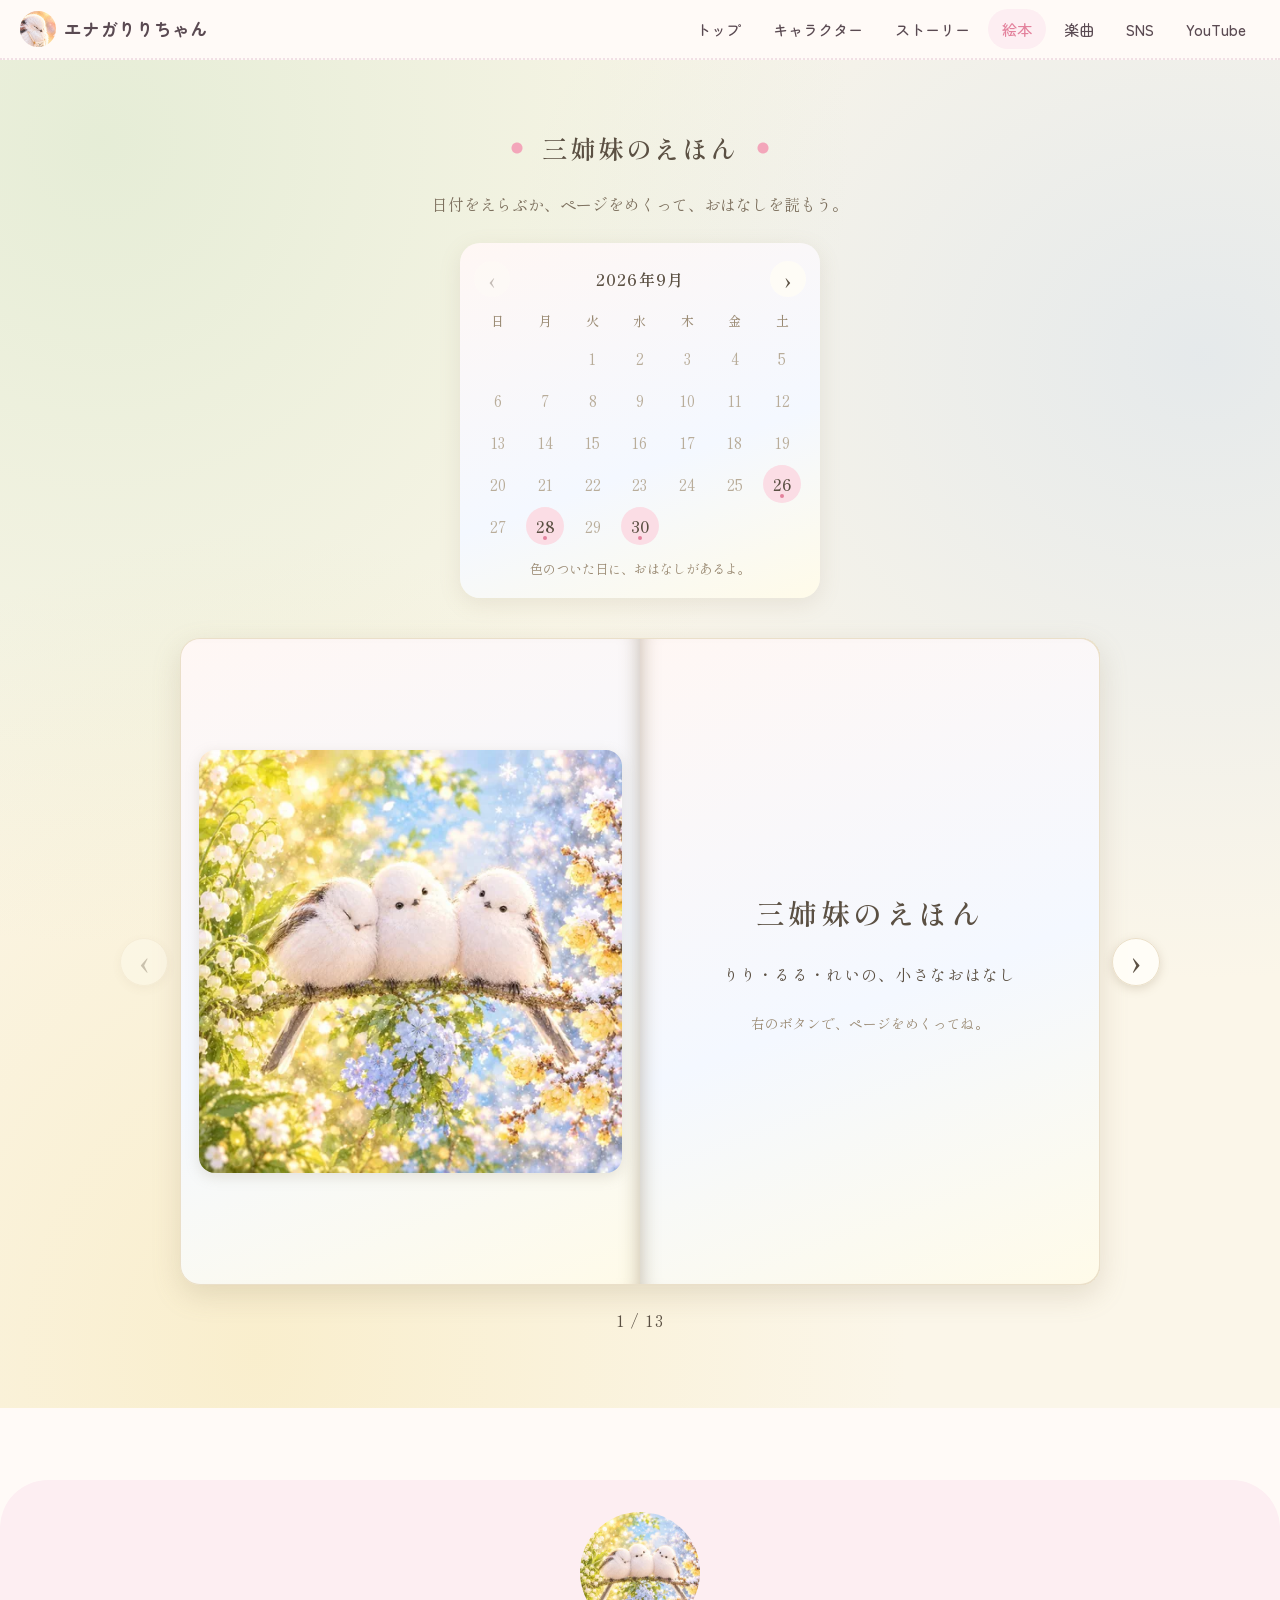
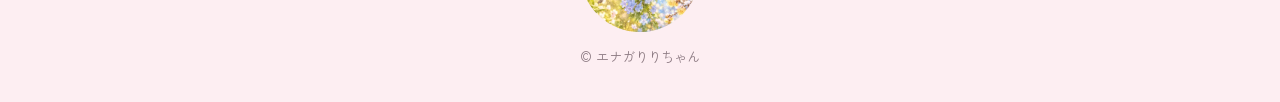
==== ehon.html @ 7f0b88fd "Add Day 4 (moon-viewing, 3 slides) and Day 8 (music still) to the picture book - Carousel slides sha" ====
<!DOCTYPE html>
<html lang="ja">
<head>
  <meta charset="UTF-8">
  <meta name="viewport" content="width=device-width, initial-scale=1">
  <title>三姉妹のえほん｜エナガりりちゃん</title>
  <meta name="description" content="三姉妹の小さなおはなしを、絵本のようにページをめくって読めるページです。">
  <meta property="og:title" content="三姉妹のえほん｜エナガりりちゃん">
  <meta property="og:description" content="三姉妹の小さなおはなしを、絵本のようにページをめくって読めるページです。">
  <meta property="og:type" content="website">
  <meta property="og:image" content="images/top.jpg">
  <meta name="theme-color" content="#fdeef2">
  <link rel="icon" href="images/favicon.png" type="image/png">
  <link rel="apple-touch-icon" href="images/favicon.png">
  <link rel="preconnect" href="https://fonts.googleapis.com">
  <link rel="preconnect" href="https://fonts.gstatic.com" crossorigin>
  <link href="https://fonts.googleapis.com/css2?family=Shippori+Mincho:wght@400;500;600&family=Zen+Maru+Gothic:wght@400;500;700&display=swap" rel="stylesheet">
  <link rel="stylesheet" href="style.css">
  <script>document.documentElement.classList.add("js");</script>
</head>
<body>
  <header class="site-header">
    <a class="logo" href="index.html">
      <img src="images/favicon.png" alt="" width="36" height="36">
      <span>エナガりりちゃん</span>
    </a>
    <nav class="site-nav" aria-label="メインメニュー">
      <a href="index.html#top">トップ</a>
      <a href="index.html#characters">キャラクター</a>
      <a href="index.html#story">ストーリー</a>
      <a href="ehon.html" aria-current="page">絵本</a>
      <a href="index.html#music">楽曲</a>
      <a href="index.html#sns">SNS</a>
      <a href="youtube.html">YouTube</a>
    </nav>
  </header>

  <main>
    <section class="pendant-section tale-section" aria-labelledby="ehon-title">
      <!--
        絵本のページ。1つの <section class="ehon-spread"> が、見開き1つ分です。
          左のページ：.ehon-art（絵）／右のページ：.ehon-story（日付・見出し・本文）
        新しいおはなしは、下の「おはなし」の <section class="ehon-spread"> を1つコピーし、
        id・data-date（年-月-日）・日付の表示・見出し・画像・本文を書きかえて「おしまいのページ」の前に追加してください。
        data-date をつけたページが、ページ上部のカレンダーから読めるようになります。
        同じ日のおはなしが何ページも続くとき（カルーセル）は、2ページ目以降に data-date ではなく data-day="年-月-日" をつけます。
        ページは日付の早い順に並べてください（めくる順番は、HTMLに書いた順番です）。
      -->
      <h1 class="section-title" id="ehon-title"><span>三姉妹のえほん</span></h1>
      <p class="section-lead">日付をえらぶか、ページをめくって、おはなしを読もう。</p>

      <aside class="ehon-cal" id="ehon-cal" aria-label="おはなしカレンダー" hidden></aside>

      <div class="ehon" id="ehon">
        <div class="ehon-book"></div>
        <p class="ehon-count" aria-live="polite" hidden></p>

        <div class="ehon-source">
          <!-- 表紙 -->
          <section class="ehon-spread" id="cover" aria-label="表紙">
            <div class="ehon-art">
              <picture>
                <source srcset="images/ehon/cover.webp" type="image/webp">
                <img class="ehon-image" src="images/ehon/cover.jpg" alt="花にかこまれて、枝にならんでよりそう三姉妹" width="480" height="480" decoding="async">
              </picture>
            </div>
            <div class="ehon-story ehon-story--center">
              <p class="ehon-cover-title">三姉妹のえほん</p>
              <p class="ehon-cover-sub">りり・るる・れいの、小さなおはなし</p>
              <p class="ehon-hint">右のボタンで、ページをめくってね。</p>
            </div>
          </section>

          <!-- おはなし（日付の早い順に並べます） -->
          <section class="ehon-spread" id="day-004" data-date="2026-09-26" aria-label="9月26日 お月見の夜 1/3">
            <div class="ehon-art">
              <picture>
                <source srcset="images/ehon/day-004-1.webp" type="image/webp">
                <img class="ehon-image" src="images/ehon/day-004-1.jpg" alt="まんまるのお月さまの下、枝の上でよりそうりりちゃんとるるちゃん。すすきとお月見だんごがそばにある" width="800" height="1000" decoding="async">
              </picture>
            </div>
            <div class="ehon-story">
              <p class="ehon-date">9月26日（土）　Day 4　1 / 3</p>
              <h2 class="ehon-title">お月見の夜</h2>
              <div class="ehon-text">
                <p class="ehon-last">お月見の夜。<br>りりはもちろん、ねてました。</p>
                <p class="ehon-en" lang="en">Moon-viewing night. Riri slept through it, of course.</p>
              </div>
            </div>
          </section>

          <section class="ehon-spread" id="day-004-2" data-day="2026-09-26" aria-label="お月見の夜 2/3">
            <div class="ehon-art">
              <picture>
                <source srcset="images/ehon/day-004-2.webp" type="image/webp">
                <img class="ehon-image" src="images/ehon/day-004-2.jpg" alt="満月の夜、紅葉とすすきの枝の上で、ぴったりよりそって眠るりりちゃんと、そばにいるるるちゃん" width="800" height="1000" decoding="async">
              </picture>
            </div>
            <div class="ehon-story">
              <p class="ehon-date">9月26日（土）　Day 4　2 / 3</p>
              <h2 class="ehon-title">お月見の夜</h2>
              <div class="ehon-text">
                <p class="ehon-last">おだんごと、すすきと、<br>まんまるのお月さま。</p>
              </div>
            </div>
          </section>

          <section class="ehon-spread" id="day-004-3" data-day="2026-09-26" aria-label="お月見の夜 3/3">
            <div class="ehon-art">
              <picture>
                <source srcset="images/ehon/day-004-3.webp" type="image/webp">
                <img class="ehon-image" src="images/ehon/day-004-3.jpg" alt="満月の下、スズランのそばで、ふわふわの体をまるめてぐっすり眠るりりちゃん" width="800" height="1000" decoding="async">
              </picture>
            </div>
            <div class="ehon-story">
              <p class="ehon-date">9月26日（土）　Day 4　3 / 3</p>
              <h2 class="ehon-title">お月見の夜</h2>
              <div class="ehon-text">
                <p class="ehon-last">りりは、ぐっすり。<br>おやすみなさい。</p>
              </div>
            </div>
          </section>

          <section class="ehon-spread" id="sleeptalk-006" data-date="2026-09-28" aria-label="9月28日（月） 寝言カード Day 6">
            <div class="ehon-art">
              <picture>
                <source srcset="images/ehon/sleeptalk-006.webp" type="image/webp">
                <img class="ehon-image" src="images/ehon/sleeptalk-006.jpg" alt="秋の青空の下、スズランのそばで眠るりりちゃん。ふきだしの中では、小さな雲になったりりちゃんが眠っている。「すやすや…ちいさな雲になる夢をみたの。」" width="800" height="1000" decoding="async">
              </picture>
            </div>
            <div class="ehon-story">
              <p class="ehon-date">9月28日（月）</p>
              <h2 class="ehon-title">寝言カード　Day 6</h2>
              <div class="ehon-text">
                <p class="ehon-last">すやすや…<br>ちいさな雲になる夢をみたの。</p>
                <p class="ehon-en" lang="en">Zzz… I dreamed I was a tiny cloud.</p>
                <p>— りり</p>
              </div>
            </div>
          </section>

          <section class="ehon-spread" id="day-008" data-date="2026-09-30" aria-label="9月30日 自作曲×眠るりりちゃん">
            <div class="ehon-art">
              <picture>
                <source srcset="images/ehon/day-008.webp" type="image/webp">
                <img class="ehon-image" src="images/ehon/day-008.jpg" alt="夕やけの空の下、紅葉の枝によりそうりりちゃんとるるちゃん。ふたりはスズランとルリマツリの花のポシェットをさげている" width="640" height="1138" decoding="async">
              </picture>
            </div>
            <div class="ehon-story">
              <p class="ehon-date">9月30日（水）　Day 8</p>
              <h2 class="ehon-title">自作曲×眠るりりちゃん</h2>
              <div class="ehon-text">
                <p class="ehon-last">秋の、ねむたい夜のための音楽。<br>🎵</p>
                <p class="ehon-en" lang="en">Music for sleepy autumn evenings.</p>
              </div>
            </div>
          </section>

          <section class="ehon-spread" id="day-011" data-date="2026-10-03" aria-label="10月3日 落ち葉のおふとん">
            <div class="ehon-art">
              <picture>
                <source srcset="images/ehon/day-011-1.webp" type="image/webp">
                <img class="ehon-image" src="images/ehon/day-011-1.jpg" alt="紅葉の森の落ち葉の上で、赤いもみじの葉をくわえているシマエナガ。青いルリマツリの花がそばに咲いている" width="800" height="1000" decoding="async">
              </picture>
            </div>
            <div class="ehon-story">
              <p class="ehon-date">10月3日（土）　Day 11</p>
              <h2 class="ehon-title">落ち葉のおふとん</h2>
              <div class="ehon-text">
                <p class="ehon-last">るるが落ち葉で、<br>りりのおふとんをつくったおはなし。</p>
                <p class="ehon-en" lang="en">Ruru made a blanket of fallen leaves for Riri.</p>
              </div>
            </div>
          </section>

          <section class="ehon-spread" id="sleeptalk-013" data-date="2026-10-05" aria-label="10月5日（月） 寝言カード Day 13">
            <div class="ehon-art">
              <picture>
                <source srcset="images/ehon/sleeptalk-013.webp" type="image/webp">
                <img class="ehon-image" src="images/ehon/sleeptalk-013.jpg" alt="夕やけの空と紅葉の枝で眠るりりちゃん。ふきだしの中では、笑顔の葉っぱたちが子守唄をうたっている。「むにゃ…葉っぱが子守唄をうたってる。」" width="800" height="1000" decoding="async">
              </picture>
            </div>
            <div class="ehon-story">
              <p class="ehon-date">10月5日（月）</p>
              <h2 class="ehon-title">寝言カード　Day 13</h2>
              <div class="ehon-text">
                <p class="ehon-last">むにゃ…<br>葉っぱが子守唄をうたってる。</p>
                <p class="ehon-en" lang="en">Mmm… the leaves are singing a lullaby.</p>
                <p>— りり</p>
              </div>
            </div>
          </section>

          <section class="ehon-spread" id="rara-tree-day" data-date="2026-12-01" aria-label="12月1日 ららのき">
            <div class="ehon-art">
              <picture>
                <source srcset="images/ehon/rara-tree-day.webp" type="image/webp">
                <img class="ehon-image" src="images/ehon/rara-tree-day.jpg" alt="朝の光がさしこむ雪の森に立つ、大きなららのき。枝には雪がつもっている" width="720" height="900" decoding="async">
              </picture>
            </div>
            <div class="ehon-story">
              <p class="ehon-date">12月1日</p>
              <h2 class="ehon-title">ららのき</h2>
              <div class="ehon-text">
                <p>森のまんなかに、大きな木が立っています。</p>
                <p>雪をかぶっても、朝の光をあびて、やさしくゆれています。</p>
                <p class="ehon-last">その木の名前は、ららのき。りり、るる、れいの、おうちのある木です。</p>
              </div>
            </div>
          </section>

          <section class="ehon-spread" id="rara-nest" data-date="2026-12-02" aria-label="12月2日 わたしたちのおうち">
            <div class="ehon-art">
              <picture>
                <source srcset="images/ehon/rara-nest.webp" type="image/webp">
                <img class="ehon-image" src="images/ehon/rara-nest.jpg" alt="ららのきの幹のあいだにある小さな巣。スズランの花がよりそい、白い羽がのぞいている" width="720" height="900" decoding="async">
              </picture>
            </div>
            <div class="ehon-story">
              <p class="ehon-date">12月2日</p>
              <h2 class="ehon-title">わたしたちのおうち</h2>
              <div class="ehon-text">
                <p>ららのきの幹と幹のあいだに、小さな巣があります。</p>
                <p>ふわふわの羽と、やわらかなこけのベッド。入り口では、スズランの花がそっとゆれています。</p>
                <p>りりちゃんは、今日もすやすや。るるちゃんは、そのとなりで、ごきげんに歌っています。れいちゃんは、巣のふちから、外の雪をのぞいています。</p>
                <p class="ehon-last">ここが、わたしたちのおうち。</p>
              </div>
            </div>
          </section>

          <section class="ehon-spread" id="rara-tree-night" data-date="2026-12-24" aria-label="12月24日 特別な夜に輝く、ららのき">
            <div class="ehon-art">
              <picture>
                <source srcset="images/ehon/rara-tree-night.webp" type="image/webp">
                <img class="ehon-image" src="images/ehon/rara-tree-night.jpg" alt="雪がふる夜の森で、水彩画のようにやさしい紫の光につつまれて立つららのき" width="720" height="900" decoding="async">
              </picture>
            </div>
            <div class="ehon-story">
              <p class="ehon-date">12月24日</p>
              <h2 class="ehon-title">特別な夜に輝く、ららのき</h2>
              <div class="ehon-text">
                <p>クリスマスの前の夜。雪がしんしんと降る森で、ららのきが、ふわりと光りはじめました。</p>
                <p>枝の先から、むらさきの小さな光がこぼれて、森じゅうを、やさしく照らします。</p>
                <p>一年にいちど、ららのきがいちばん輝く、特別な夜。</p>
                <p class="ehon-last">三姉妹は、羽をよせあって、その光をいつまでも見上げていました。</p>
              </div>
            </div>
          </section>

          <section class="ehon-spread" id="rara-christmas" data-date="2026-12-25" aria-label="12月25日 ららのきからのクリスマスプレゼント">
            <div class="ehon-art">
              <picture>
                <source srcset="images/pendants/christmas.webp" type="image/webp">
                <img class="ehon-image" src="images/pendants/christmas.jpg" alt="スズランとルリマツリとロウバイの花にかこまれ、枝にならんでよりそう三姉妹。胸もとには真珠、ラピスラズリ、琥珀のペンダント" width="1000" height="1000" decoding="async">
              </picture>
            </div>
            <div class="ehon-story">
              <p class="ehon-date">12月25日</p>
              <h2 class="ehon-title">ららのきからの<wbr>クリスマスプレゼント</h2>
              <div class="ehon-text">
                <p>雪がしずかに降る、クリスマスの朝。</p>
                <p>ららのきから、三姉妹に小さな贈りものが届きました。</p>
                <p>りりちゃんには、スズランのように白く輝く真珠。</p>
                <p>るるちゃんには、夜空の星を閉じこめたようなラピスラズリ。</p>
                <p>れいちゃんには、おひさまのぬくもりを宿した琥珀。</p>
                <p>そして、れいちゃんの琥珀には、ときどき小さな白い光がともります。</p>
                <p>それは、りりと一緒にいる、やさしいしるし。</p>
                <p class="ehon-last">三つの小さな宝石は、今日も三姉妹の胸で、そっと輝いています。</p>
              </div>
              <p class="ehon-link"><a href="pendant.html">三姉妹の小さなペンダントを見る →</a></p>
            </div>
          </section>

          <!-- おしまいのページ -->
          <section class="ehon-spread" id="to-be-continued" aria-label="つづく">
            <div class="ehon-art">
              <picture>
                <source srcset="images/ehon/cover.webp" type="image/webp">
                <img class="ehon-image" src="images/ehon/cover.jpg" alt="" width="480" height="480" decoding="async">
              </picture>
            </div>
            <div class="ehon-story ehon-story--center">
              <p class="ehon-end-title">つづく</p>
              <p class="ehon-end-text">つぎのおはなしを、<br>おたのしみに。</p>
            </div>
          </section>
        </div>
      </div>
    </section>
  </main>

  <footer class="site-footer">
    <img src="images/top-small.webp" alt="" width="120" height="120" loading="lazy" decoding="async">
    <p><small>&copy; エナガりりちゃん</small></p>
  </footer>


  <script>
    (function () {
      var root = document.getElementById('ehon');
      if (!root) return;
      var source = Array.prototype.slice.call(root.querySelectorAll('.ehon-source > .ehon-spread'));
      var book = root.querySelector('.ehon-book');
      var countEl = root.querySelector('.ehon-count');
      var cal = document.getElementById('ehon-cal');
      var n = source.length;
      var idx = 0;
      var busy = false;
      var mode = '';
      var leaves = [], stage = null, base = null, prevBtn = null, nextBtn = null;
      var reduce = window.matchMedia && window.matchMedia('(prefers-reduced-motion: reduce)').matches;
      var wide = window.matchMedia('(min-width: 720px)');
      var WEEK = ['日', '月', '火', '水', '木', '金', '土'];
      var TURN = 900;

      function el(tag, cls, text) {
        var e = document.createElement(tag);
        if (cls) e.className = cls;
        if (text !== undefined) e.textContent = text;
        return e;
      }

      /* 続きのページ（data-day）も、同じ日として扱う */
      function dayOf(i) { return source[i].getAttribute('data-date') || source[i].getAttribute('data-day'); }

      function pad(v) { return v < 10 ? '0' + v : '' + v; }

      /* ---------------- カレンダー（ページの上） ---------------- */
      var byDate = {};
      var months = [];
      source.forEach(function (sp, i) {
        var d = sp.getAttribute('data-date');
        if (!d) return;
        byDate[d] = i;
        var ym = d.slice(0, 7);
        if (months.indexOf(ym) < 0) months.push(ym);
      });
      months.sort();
      var calMonth = months[0] || null;

      function shiftMonth(delta) {
        var k = months.indexOf(calMonth) + delta;
        if (k >= 0 && k < months.length) { calMonth = months[k]; renderCal(); }
      }

      function renderCal() {
        if (!cal || !calMonth) return;
        var y = +calMonth.slice(0, 4), m = +calMonth.slice(5, 7);
        var curDate = dayOf(idx);
        cal.textContent = '';

        var head = el('div', 'ehon-cal-head');
        var pb = el('button', 'ehon-cal-move', '‹');
        pb.type = 'button'; pb.setAttribute('aria-label', 'まえの月');
        pb.disabled = months.indexOf(calMonth) === 0;
        pb.addEventListener('click', function () { shiftMonth(-1); });
        var nb = el('button', 'ehon-cal-move', '›');
        nb.type = 'button'; nb.setAttribute('aria-label', 'つぎの月');
        nb.disabled = months.indexOf(calMonth) === months.length - 1;
        nb.addEventListener('click', function () { shiftMonth(1); });
        head.appendChild(pb);
        head.appendChild(el('p', 'ehon-cal-month', y + '年' + m + '月'));
        head.appendChild(nb);
        cal.appendChild(head);

        var table = el('table', 'ehon-cal-table');
        var thead = el('thead'), hr = el('tr');
        WEEK.forEach(function (w) { var th = el('th', '', w); th.scope = 'col'; hr.appendChild(th); });
        thead.appendChild(hr); table.appendChild(thead);

        var tbody = el('tbody');
        var first = new Date(y, m - 1, 1).getDay();
        var days = new Date(y, m, 0).getDate();
        var day = 1 - first;
        while (day <= days) {
          var tr = el('tr');
          for (var c = 0; c < 7; c++, day++) {
            var td = el('td');
            if (day >= 1 && day <= days) {
              var key = y + '-' + pad(m) + '-' + pad(day);
              if (key in byDate) {
                var btn = el('button', 'ehon-cal-day has-story', String(day));
                btn.type = 'button';
                btn.setAttribute('aria-label', m + '月' + day + '日のおはなしを読む');
                if (key === curDate) { btn.classList.add('is-current'); btn.setAttribute('aria-current', 'date'); }
                btn.addEventListener('click', (function (k) { return function () { openDate(k); }; })(key));
                td.appendChild(btn);
              } else {
                td.appendChild(el('span', 'ehon-cal-day', String(day)));
              }
            }
            tr.appendChild(td);
          }
          tbody.appendChild(tr);
        }
        table.appendChild(tbody);
        cal.appendChild(table);
        cal.appendChild(el('p', 'ehon-cal-note', '色のついた日に、おはなしがあるよ。'));
      }

      /* ---------------- 本をつくる ---------------- */
      function copy(node) {
        var c = node.cloneNode(true);
        c.removeAttribute('id');
        Array.prototype.forEach.call(c.querySelectorAll('[id]'), function (e) { e.removeAttribute('id'); });
        Array.prototype.forEach.call(c.querySelectorAll('img[loading]'), function (i) { i.removeAttribute('loading'); });
        return c;
      }
      function art(i) { return source[i].querySelector('.ehon-art'); }
      function story(i) { return source[i].querySelector('.ehon-story'); }

      function turnButton(dir) {
        var b = el('button', 'ehon-turn ehon-turn--' + dir, dir === 'prev' ? '‹' : '›');
        b.type = 'button';
        b.setAttribute('aria-label', dir === 'prev' ? 'まえのページ' : 'つぎのページ');
        return b;
      }

      function build() {
        mode = wide.matches ? 'spread' : 'single';
        book.textContent = '';
        book.className = 'ehon-book is-' + mode;
        leaves = [];
        base = null;

        var row = el('div', 'ehon-row');
        prevBtn = turnButton('prev');
        nextBtn = turnButton('next');
        stage = el('div', 'ehon-stage');

        if (mode === 'spread') {
          base = el('div', 'ehon-base ehon-page ehon-page--l');
          base.appendChild(copy(art(0)));
          var stack = el('div', 'ehon-stack');
          source.forEach(function (sp, i) {
            var leaf = el('div', 'ehon-leaf');
            var f = el('div', 'ehon-face ehon-front ehon-page ehon-page--r');
            f.appendChild(copy(story(i)));
            leaf.appendChild(f);
            if (i < n - 1) {
              var b = el('div', 'ehon-face ehon-back ehon-page ehon-page--l');
              b.appendChild(copy(art(i + 1)));
              leaf.appendChild(b);
            }
            stack.appendChild(leaf);
            leaves.push(leaf);
          });
          stage.appendChild(base);
          stage.appendChild(stack);
        } else {
          source.forEach(function (sp, i) {
            var leaf = el('div', 'ehon-leaf');
            var f = el('div', 'ehon-face ehon-front ehon-card');
            f.appendChild(copy(art(i)));
            f.appendChild(copy(story(i)));
            leaf.appendChild(f);
            leaf.appendChild(el('div', 'ehon-face ehon-back'));
            stage.appendChild(leaf);
            leaves.push(leaf);
          });
        }

        row.appendChild(prevBtn);
        row.appendChild(stage);
        row.appendChild(nextBtn);
        book.appendChild(row);
        prevBtn.addEventListener('click', prev);
        nextBtn.addEventListener('click', next);
        jump(idx);
      }

      /* ---------------- 表示の更新 ---------------- */
      function setVis(e, v) {
        if (!e) return;
        e.setAttribute('aria-hidden', v ? 'false' : 'true');
        if ('inert' in e) e.inert = !v;
      }

      function applyZ() {
        leaves.forEach(function (l, i) {
          if (l._lift) return;
          l.style.zIndex = mode === 'spread' ? (i < idx ? i + 1 : 200 - i) : n - i;
        });
      }

      function fit() {
        if (!stage || !leaves.length) return;
        if (mode === 'spread') {
          var w = stage.clientWidth / 2;
          var need = 0;
          leaves.forEach(function (l) {
            var s = l.firstChild.querySelector('.ehon-story:not(.ehon-story--center)');
            if (s) need = Math.max(need, s.offsetHeight);
          });
          stage.style.height = Math.max(Math.round(w * 1.25), need + 64) + 'px';
        } else {
          stage.style.height = leaves[idx].offsetHeight + 'px';
        }
      }

      function render(instant) {
        applyZ();
        if (mode === 'spread') {
          setVis(base, idx === 0);
          leaves.forEach(function (l, i) {
            setVis(l.children[0], i === idx);
            setVis(l.children[1], i === idx - 1);
          });
        } else {
          leaves.forEach(function (leaf, i) {
            setVis(leaf, i === idx);
            if (i <= idx) leaf.classList.remove('is-wait');
            else if (i > idx + 1 || instant || reduce) leaf.classList.add('is-wait');
            else setTimeout(function () { if (i > idx) leaf.classList.add('is-wait'); }, TURN);
          });
        }
        prevBtn.disabled = idx === 0;
        nextBtn.disabled = idx === n - 1;
        countEl.hidden = false;
        countEl.textContent = (idx + 1) + ' / ' + n;
        var d = dayOf(idx);
        if (d) calMonth = d.slice(0, 7);
        renderCal();
        fit();
      }

      function syncHash() {
        if (!window.history || !history.replaceState) return;
        try { history.replaceState(null, '', idx === 0 ? location.pathname + location.search : '#' + source[idx].id); } catch (e) {}
      }

      /* ---------------- めくる ---------------- */
      function lift(leaf) {
        leaf._lift = true;
        leaf.style.zIndex = 1000;
        if (!reduce) leaf.classList.add('is-turning');
        setTimeout(function () {
          leaf._lift = false;
          leaf.classList.remove('is-turning');
          applyZ();
        }, reduce ? 0 : TURN);
      }

      function next() {
        if (idx >= n - 1) return;
        var leaf = leaves[idx];
        lift(leaf);
        leaf.classList.add('is-flipped');
        if (mode === 'single') {
          setTimeout(function () { if (leaf.classList.contains('is-flipped')) leaf.classList.add('is-gone'); }, reduce ? 0 : TURN);
        }
        idx++;
        render();
        syncHash();
      }

      function prev() {
        if (idx <= 0) return;
        var leaf = leaves[idx - 1];
        lift(leaf);
        leaf.classList.remove('is-gone');
        void leaf.offsetWidth;
        leaf.classList.remove('is-flipped');
        idx--;
        render();
        syncHash();
      }

      function jump(i) {
        leaves.forEach(function (leaf, j) {
          leaf.classList.add('no-anim');
          leaf.classList.toggle('is-flipped', j < i);
          if (mode === 'single') leaf.classList.toggle('is-gone', j < i);
        });
        void book.offsetWidth;
        leaves.forEach(function (leaf) { leaf.classList.remove('no-anim'); });
        idx = i;
        render(true);
      }

      /* 日付えらび：離れたページへは、ぱらぱらとめくって移動する */
      function goTo(t) {
        if (busy || t === idx) return;
        var step = t > idx ? next : prev;
        var steps = Math.abs(t - idx);
        busy = true;
        for (var k = 0; k < steps; k++) setTimeout(step, reduce ? 0 : k * 160);
        setTimeout(function () { busy = false; }, reduce ? 0 : steps * 160 + 300);
      }

      function openDate(key) {
        goTo(byDate[key]);
        book.scrollIntoView({ behavior: reduce ? 'auto' : 'smooth', block: 'start' });
      }

      document.addEventListener('keydown', function (e) {
        if (e.target.closest && e.target.closest('input, textarea, select')) return;
        if (e.key === 'ArrowRight') next();
        else if (e.key === 'ArrowLeft') prev();
      });

      var sx = null;
      book.addEventListener('touchstart', function (e) { sx = e.changedTouches[0].clientX; }, { passive: true });
      book.addEventListener('touchend', function (e) {
        if (sx === null) return;
        var dx = e.changedTouches[0].clientX - sx;
        sx = null;
        if (dx < -50) next();
        else if (dx > 50) prev();
      }, { passive: true });

      var onMode = function () { build(); };
      if (wide.addEventListener) wide.addEventListener('change', onMode); else wide.addListener(onMode);
      window.addEventListener('resize', fit);
      window.addEventListener('load', fit);
      if (document.fonts && document.fonts.ready) document.fonts.ready.then(fit);

      if (cal && months.length) cal.hidden = false;
      var hash = location.hash.slice(1);
      source.forEach(function (sp, i) { if (sp.id === hash) idx = i; });
      build();
    })();
  </script>
</body>
</html>
---- style.css ----
:root {
  --bg: #fffaf7;
  --bg-soft: #fdeef2;
  --text: #5a4a52;
  --text-soft: #8a7880;
  --pink: #f3a6ba;
  --pink-deep: #e3819c;
  --line: #f1dfe5;
  --white: #ffffff;

  --riri: #bfe1b6;
  --riri-bg: #f1f9ee;
  --ruru: #a9cff0;
  --ruru-bg: #eef6fc;
  --rei: #f5dc86;
  --rei-bg: #fdf8e6;

  --radius: 24px;
  --shadow: 0 6px 20px rgba(214, 160, 178, 0.18);
  --header-h: 60px;
}

*,
*::before,
*::after {
  box-sizing: border-box;
}

html {
  scroll-behavior: smooth;
  scroll-padding-top: calc(var(--header-h) + 8px);
}

body {
  margin: 0;
  font-family: "Zen Maru Gothic", "Hiragino Maru Gothic ProN", "Hiragino Sans", "Meiryo", sans-serif;
  color: var(--text);
  background: var(--bg);
  line-height: 1.9;
  -webkit-text-size-adjust: 100%;
}

img {
  max-width: 100%;
  height: auto;
  display: block;
}

a {
  color: inherit;
}

/* ---------- ヘッダー ---------- */
.site-header {
  position: sticky;
  top: 0;
  z-index: 10;
  display: flex;
  align-items: center;
  justify-content: space-between;
  gap: 12px;
  min-height: var(--header-h);
  padding: 8px 20px;
  background: rgba(255, 250, 247, 0.92);
  backdrop-filter: blur(8px);
  -webkit-backdrop-filter: blur(8px);
  border-bottom: 2px dotted var(--line);
}

.logo img {
  border-radius: 50%;
}

.logo {
  display: flex;
  align-items: center;
  gap: 8px;
  font-weight: 700;
  font-size: 1.1rem;
  text-decoration: none;
  white-space: nowrap;
}

.site-nav {
  display: flex;
  gap: 4px;
}

.site-nav a {
  padding: 6px 14px;
  border-radius: 999px;
  font-size: 0.95rem;
  font-weight: 500;
  text-decoration: none;
  transition: background 0.2s;
}

.site-nav a:hover,
.site-nav a:focus-visible {
  background: var(--bg-soft);
}

/* ---------- トップ ---------- */
.hero {
  padding: 40px 20px 56px;
  text-align: center;
  background:
    radial-gradient(circle at 15% 20%, var(--riri-bg) 0 90px, transparent 91px),
    radial-gradient(circle at 88% 30%, var(--ruru-bg) 0 110px, transparent 111px),
    radial-gradient(circle at 70% 95%, var(--rei-bg) 0 120px, transparent 121px),
    var(--bg-soft);
  border-radius: 0 0 48px 48px;
}

.hero-lead {
  margin: 0;
  color: var(--pink-deep);
  font-weight: 700;
  letter-spacing: 0.2em;
}

.hero-title {
  margin: 4px 0 24px;
  font-size: clamp(2rem, 7vw, 3.2rem);
  font-weight: 700;
  letter-spacing: 0.08em;
  line-height: 1.3;
}

.hero-image {
  width: 100%;
  max-width: 600px;
  margin: 0 auto;
  border-radius: 32px;
  box-shadow: var(--shadow);
  background: var(--white);
}

.hero-text {
  margin: 28px 0 0;
  font-size: 1.05rem;
}

/* ---------- セクション共通 ---------- */
.section {
  max-width: 960px;
  margin: 0 auto;
  padding: 64px 20px 16px;
}

.section-title {
  margin: 0 0 32px;
  text-align: center;
  font-size: 1.6rem;
  letter-spacing: 0.08em;
}

.section-title span {
  display: inline-block;
  padding: 0 1.2em;
  background:
    radial-gradient(circle, var(--pink) 0 5px, transparent 6px) left center / 12px 12px no-repeat,
    radial-gradient(circle, var(--pink) 0 5px, transparent 6px) right center / 12px 12px no-repeat;
}

.section-lead {
  margin: -16px 0 24px;
  text-align: center;
  color: var(--text-soft);
}

/* ---------- キャラクター ---------- */
.chara-list {
  display: grid;
  gap: 28px;
}

.chara {
  --c: var(--pink);
  --c-bg: var(--bg-soft);
  display: grid;
  grid-template-columns: 220px 1fr;
  align-items: center;
  gap: 28px;
  padding: 28px;
  background: var(--white);
  border: 3px solid var(--c);
  border-radius: var(--radius);
  box-shadow: var(--shadow);
}

.chara--riri { --c: var(--riri); --c-bg: var(--riri-bg); }
.chara--ruru { --c: var(--ruru); --c-bg: var(--ruru-bg); }
.chara--rei  { --c: var(--rei);  --c-bg: var(--rei-bg); }

.chara-image {
  background: var(--c-bg);
  border-radius: 28px;
  padding: 8px;
}

.chara-image img {
  width: 100%;
  border-radius: 20px;
}

.chara-tag {
  display: inline-block;
  margin: 0;
  padding: 0 12px;
  font-size: 0.8rem;
  font-weight: 700;
  background: var(--c-bg);
  border: 2px solid var(--c);
  border-radius: 999px;
}

.chara-name {
  margin: 6px 0 12px;
  font-size: 1.7rem;
  letter-spacing: 0.06em;
  line-height: 1.4;
}

.chara-profile {
  display: flex;
  flex-wrap: wrap;
  gap: 8px;
  margin: 0 0 12px;
}

.chara-profile div {
  display: flex;
  overflow: hidden;
  border-radius: 12px;
  border: 2px solid var(--c);
  font-size: 0.9rem;
}

.chara-profile dt {
  padding: 2px 10px;
  background: var(--c);
  font-weight: 700;
}

.chara-profile dd {
  margin: 0;
  padding: 2px 12px;
  background: var(--white);
}

.chara-text {
  margin: 0;
}

/* ---------- ストーリー ---------- */
.story {
  max-width: 720px;
  margin: 0 auto;
  padding: 40px 48px;
  background: var(--white);
  border: 3px solid var(--line);
  border-radius: var(--radius);
  box-shadow: var(--shadow);
  line-height: 2.1;
}

.story-title {
  margin: 0 0 24px;
  text-align: center;
  font-size: 1.25rem;
  color: var(--pink-deep);
  letter-spacing: 0.06em;
}

.story-title::before,
.story-title::after {
  content: "♪";
  margin: 0 0.5em;
  color: var(--pink);
  font-weight: 400;
}

.story p {
  margin: 0 0 1.2em;
}

.story .story-last {
  margin: 1.8em 0 0;
  text-align: center;
  font-weight: 700;
}

/* ---------- 楽曲紹介 ---------- */
.track-list {
  display: grid;
  grid-template-columns: 1fr;
  gap: 24px;
}

.track {
  --c: var(--pink);
  --c-bg: var(--bg-soft);
  position: relative;
  padding: 28px 28px 24px;
  background: var(--white);
  border: 3px solid var(--c);
  border-radius: var(--radius);
  box-shadow: var(--shadow);
}

.track::after {
  content: "♪";
  position: absolute;
  top: 14px;
  right: 20px;
  font-size: 1.6rem;
  line-height: 1;
  color: var(--c);
}

.track--sora     { --c: #b9d8f2; --c-bg: #f0f7fd; }
.track--ruru     { --c: var(--ruru); --c-bg: var(--ruru-bg); }
.track--together { --c: var(--pink); --c-bg: var(--bg-soft); }
.track--birdsong { --c: var(--rei); --c-bg: var(--rei-bg); }

.track-tag {
  display: inline-block;
  margin: 0;
  padding: 0 12px;
  font-size: 0.8rem;
  font-weight: 700;
  background: var(--c-bg);
  border: 2px solid var(--c);
  border-radius: 999px;
}

.track-title {
  margin: 8px 0 12px;
  font-size: 1.5rem;
  letter-spacing: 0.04em;
  line-height: 1.4;
}

.track-sub {
  display: inline-block;
  margin-left: 0.3em;
  font-size: 0.9rem;
  font-weight: 500;
  color: var(--text-soft);
}

.track-text {
  margin: 0;
}

.track.has-jacket {
  display: grid;
  grid-template-columns: 150px 1fr;
  align-items: start;
  gap: 28px;
}

.track-jacket img {
  width: 100%;
  border-radius: 16px;
  box-shadow: 0 4px 14px rgba(120, 140, 170, 0.25);
}

.track-lyrics {
  margin-top: 16px;
}

.track-lyrics summary {
  display: inline-block;
  padding: 6px 18px;
  font-weight: 700;
  font-size: 0.95rem;
  list-style: none;
  cursor: pointer;
  background: var(--white);
  border: 2px solid var(--c);
  border-radius: 999px;
  transition: background 0.2s;
}

.track-lyrics summary::-webkit-details-marker {
  display: none;
}

.track-lyrics summary::after {
  content: "▼";
  display: inline-block;
  margin-left: 6px;
  font-size: 0.7em;
  transition: transform 0.2s;
}

.track-lyrics[open] summary::after {
  transform: rotate(180deg);
}

.track-lyrics summary:hover,
.track-lyrics summary:focus-visible {
  background: var(--c-bg);
}

.lyrics {
  margin-top: 16px;
  padding: 20px 24px;
  background: var(--c-bg);
  border-radius: 16px;
  line-height: 2;
}

.lyrics p {
  margin: 0 0 1.4em;
}

.lyrics-note {
  font-size: 0.8em;
  color: var(--text-soft);
}

.lyrics p:last-child {
  margin-bottom: 0;
}

.track-audio {
  margin-top: 20px;
  padding: 16px;
  background: var(--c-bg);
  border-radius: 16px;
}

.track-audio-label {
  margin: 0 0 8px;
  font-size: 0.9rem;
  font-weight: 700;
}

.track-audio audio {
  display: block;
  width: 100%;
}

/* ---------- SNS ---------- */
.sns-list {
  display: flex;
  flex-wrap: wrap;
  justify-content: center;
  gap: 16px;
  margin: 0;
  padding: 0;
  list-style: none;
}

.sns-link {
  display: flex;
  align-items: center;
  gap: 10px;
  min-width: 200px;
  padding: 14px 24px;
  font-weight: 700;
  text-decoration: none;
  background: var(--white);
  border: 2px solid var(--line);
  border-radius: 999px;
  box-shadow: var(--shadow);
  transition: transform 0.2s, border-color 0.2s;
}

.sns-link:hover,
.sns-link:focus-visible {
  transform: translateY(-2px);
  border-color: var(--pink);
}

.sns-link svg {
  width: 22px;
  height: 22px;
  fill: var(--pink-deep);
  flex-shrink: 0;
}

/* ---------- フッター ---------- */
.site-footer {
  margin-top: 72px;
  padding: 32px 20px;
  text-align: center;
  color: var(--text-soft);
  background: var(--bg-soft);
  border-radius: 48px 48px 0 0;
}

.site-footer img {
  margin: 0 auto 8px;
  border-radius: 50%;
}

.site-footer p {
  margin: 0;
}

/* ---------- YouTube ---------- */
.site-nav a[aria-current="page"] {
  background: var(--bg-soft);
  color: var(--pink-deep);
}

.yt .section-title {
  font-size: 1.6rem;
}

.yt-intro {
  max-width: 720px;
  margin: 0 auto;
  padding: 32px 40px;
  text-align: center;
  background: var(--white);
  border: 3px solid var(--line);
  border-radius: var(--radius);
  box-shadow: var(--shadow);
}

.yt-intro-en {
  margin: 0 0 12px;
  color: var(--text-soft);
  line-height: 1.7;
}

.yt-intro-ja {
  margin: 0 0 24px;
}

.yt-button {
  display: inline-flex;
  align-items: center;
  justify-content: center;
  gap: 10px;
  padding: 14px 32px;
  font-weight: 700;
  color: var(--white);
  text-decoration: none;
  background: var(--pink-deep);
  border-radius: 999px;
  box-shadow: var(--shadow);
  transition: transform 0.2s, background 0.2s;
}

.yt-button:hover,
.yt-button:focus-visible {
  transform: translateY(-2px);
  background: #d86e8b;
}

.yt-button svg {
  width: 24px;
  height: 24px;
  fill: currentColor;
  flex-shrink: 0;
}

.yt-latest-title {
  margin: 48px 0 20px;
  text-align: center;
  font-size: 1.25rem;
  color: var(--pink-deep);
  letter-spacing: 0.06em;
}

.yt-latest-title::before,
.yt-latest-title::after {
  content: "♪";
  margin: 0 0.5em;
  color: var(--pink);
  font-weight: 400;
}

.yt-embed {
  position: relative;
  max-width: 800px;
  margin: 0 auto;
  aspect-ratio: 16 / 9;
  overflow: hidden;
  background: var(--bg-soft);
  border: 3px solid var(--line);
  border-radius: var(--radius);
  box-shadow: var(--shadow);
}

.yt-embed iframe {
  position: absolute;
  inset: 0;
  width: 100%;
  height: 100%;
  border: 0;
}

.yt-embed-fallback {
  display: flex;
  flex-direction: column;
  align-items: center;
  justify-content: center;
  gap: 8px;
  height: 100%;
  padding: 16px;
  text-align: center;
}

.yt-embed-fallback p {
  margin: 0;
}

.yt-embed-fallback a {
  font-weight: 700;
  color: var(--pink-deep);
}

/* ---------- スマホ ---------- */
.sp-only {
  display: none;
}

/* ---------- 楽曲紹介（PC・タブレット：ジャケットを上にしたカードを横に並べる） ---------- */
@media (min-width: 721px) {
  .track-list {
    grid-template-columns: repeat(2, 1fr);
    align-items: start;
  }

  .track.has-jacket {
    grid-template-columns: 1fr;
    gap: 14px;
    padding: 18px;
  }

  .track::after {
    display: none;
  }

  .track-jacket {
    max-width: 180px;
  }

  .track-title {
    margin: 6px 0 8px;
    font-size: 1.15rem;
  }

  .track-sub {
    font-size: 0.8rem;
  }

  .track-text {
    font-size: 0.88rem;
    line-height: 1.8;
  }

  .track-audio {
    margin-top: 14px;
    padding: 10px;
  }

  .track-audio-label {
    font-size: 0.8rem;
  }

  .track-lyrics summary {
    padding: 4px 14px;
    font-size: 0.82rem;
  }

  .lyrics-song {
    display: none;
  }

  .lyrics {
    padding: 14px 16px;
    font-size: 0.88rem;
    line-height: 1.9;
  }
}

@media (min-width: 961px) {
  #music {
    max-width: 1120px;
  }

  .track-list {
    grid-template-columns: repeat(4, 1fr);
    gap: 18px;
  }

  .track-jacket {
    max-width: none;
  }
}

@media (max-width: 720px) {
  .site-header {
    flex-direction: column;
    gap: 4px;
    padding: 8px 12px 6px;
  }

  .logo img {
  border-radius: 50%;
}

.logo {
    font-size: 1rem;
  }

  .logo img {
    width: 28px;
    height: 28px;
  }

  .site-nav {
    width: 100%;
    justify-content: space-between;
  }

  .site-nav a {
    flex: 1 1 auto;
    padding: 4px 2px;
    font-size: 0.78rem;
    white-space: nowrap;
    text-align: center;
  }

  html {
    scroll-padding-top: 100px;
  }

  .hero {
    padding: 28px 16px 40px;
    border-radius: 0 0 32px 32px;
  }

  .hero-image {
    border-radius: 20px;
  }

  .sp-only {
    display: inline;
  }

  .section {
    padding: 48px 16px 8px;
  }

  .section-title {
    font-size: 1.35rem;
  }

  .chara {
    grid-template-columns: 1fr;
    gap: 16px;
    padding: 24px 20px;
    text-align: center;
  }

  .chara-image {
    width: 100%;
    max-width: 320px;
    margin: 0 auto;
  }

  .chara-profile {
    justify-content: center;
  }

  .chara-text {
    text-align: left;
  }

  .story {
    padding: 28px 20px;
  }

  .track-list {
    grid-template-columns: 1fr;
  }

  .track {
    padding: 24px 20px 20px;
  }

  .track-title {
    font-size: 1.3rem;
  }

  .track.has-jacket {
    grid-template-columns: 1fr;
    gap: 16px;
  }

  .track-list {
    gap: 32px;
  }

  .track-jacket {
    width: 100%;
    max-width: 150px;
    margin: 0 auto;
  }

  .lyrics {
    padding: 16px 18px;
  }

  .story-title {
    font-size: 1.1rem;
  }

  .sns-list {
    flex-direction: column;
    align-items: stretch;
  }

  .sns-link {
    justify-content: center;
  }

  .pc-only {
    display: none;
  }

  .yt .section-title {
    font-size: 1.35rem;
  }

  .yt-intro {
    padding: 24px 20px;
    text-align: left;
  }

  .yt-button {
    display: flex;
    width: 100%;
    padding: 14px 16px;
  }

  .yt-latest-title {
    margin-top: 36px;
    font-size: 1.1rem;
  }

  .yt-embed {
    border-width: 2px;
    border-radius: 16px;
  }
}

@media (prefers-reduced-motion: reduce) {
  html {
    scroll-behavior: auto;
  }

  .sns-link,
  .yt-button {
    transition: none;
  }
}

/* ---------- ペンダント紹介 ---------- */
.pendant-section {
  --pd-ivory: #fbf6e9;
  --pd-ink: #5b5043;
  --pd-line: #e6dcc3;
  --pd-green: #a9c5a0;
  max-width: none;
  margin-top: 0;
  padding: 64px 20px 72px;
  color: var(--pd-ink);
  font-family: "Shippori Mincho", "Hiragino Mincho ProN", "Yu Mincho", "YuMincho", serif;
  background:
    radial-gradient(ellipse at 8% 6%, rgba(190, 220, 180, 0.35), transparent 45%),
    radial-gradient(ellipse at 94% 22%, rgba(180, 205, 240, 0.30), transparent 42%),
    radial-gradient(ellipse at 20% 96%, rgba(245, 220, 140, 0.30), transparent 45%),
    var(--pd-ivory);
}

.pendant-section > * {
  max-width: 920px;
  margin-left: auto;
  margin-right: auto;
}

.pendant-section .section-title,
.pendant-section .section-lead {
  font-family: inherit;
  font-weight: 600;
}

.pendant-section .section-lead {
  font-weight: 400;
  color: #7d705e;
}

.pendant-grid {
  display: grid;
  grid-template-columns: 1fr;
  gap: 28px;
  margin-top: 0;
  margin-bottom: 0;
  padding: 0;
  list-style: none;
}

.pendant-card {
  overflow: hidden;
  background: rgba(255, 253, 247, 0.96);
  border: 1px solid var(--pd-line);
  border-radius: 22px;
  box-shadow: 0 6px 22px rgba(120, 100, 60, 0.12);
}

.pendant-zoom {
  display: block;
  width: 100%;
  margin: 0;
  padding: 0;
  border: 0;
  background: none;
  cursor: zoom-in;
}

.pendant-zoom img {
  width: 100%;
  height: auto;
}

.pendant-zoom:focus-visible {
  outline: 3px solid var(--pd-green);
  outline-offset: -3px;
}

.pendant-body {
  padding: 20px 24px 26px;
}

.pendant-name {
  margin: 0 0 8px;
  font-size: 1.25rem;
  font-weight: 600;
  letter-spacing: 0.06em;
}

.pendant-text {
  margin: 0;
  font-size: 0.98rem;
  line-height: 1.95;
}

@media (min-width: 721px) {
  .pendant-grid {
    grid-template-columns: repeat(2, 1fr);
    gap: 32px;
  }
}

/* 拡大表示 */
.lightbox {
  width: min(94vw, 1200px);
  max-width: none;
  max-height: 94vh;
  padding: 0;
  border: 0;
  border-radius: 16px;
  background: transparent;
  overflow: visible;
}

.lightbox::backdrop {
  background: rgba(50, 42, 30, 0.72);
}

.lightbox img {
  width: 100%;
  height: auto;
  max-height: 90vh;
  object-fit: contain;
  border-radius: 16px;
  cursor: zoom-out;
}

.lightbox-close {
  position: absolute;
  top: -14px;
  right: -6px;
  z-index: 1;
  width: 40px;
  height: 40px;
  border: 0;
  border-radius: 50%;
  background: #fffdf7;
  color: #5b5043;
  font-size: 1.5rem;
  line-height: 1;
  cursor: pointer;
  box-shadow: 0 2px 8px rgba(0, 0, 0, 0.3);
}

@media (max-width: 720px) {
  .site-nav a {
    padding: 4px 0;
    font-size: 0.72rem;
    letter-spacing: -0.02em;
  }
}

.pendant-back {
  margin-top: 40px;
  text-align: center;
}

.pendant-back a {
  display: inline-block;
  padding: 6px 20px;
  border: 1px solid var(--pd-line);
  border-radius: 999px;
  background: rgba(255, 253, 247, 0.9);
  text-decoration: none;
}

.pendant-more {
  margin-top: 40px;
  text-align: center;
}

.pendant-more a {
  color: inherit;
  text-underline-offset: 4px;
}

/* ---------- 絵本 ---------- */
.ehon {
  --ehon-line: #eadfc9;
  --ehon-paper: linear-gradient(160deg, #fff7f4 0%, #f4f8ff 55%, #fffbe9 100%);
  max-width: 1040px;
  margin: 0 auto;
}

.ehon-count {
  margin: 20px 0 0;
  text-align: center;
  letter-spacing: 0.1em;
}

/* --- JavaScriptが使えないとき：見開きを縦に並べて読む --- */
.ehon-spread {
  max-width: 560px;
  margin: 0 auto 28px;
  overflow: hidden;
  background: var(--ehon-paper);
  border: 1px solid var(--ehon-line);
  border-radius: 24px;
  box-shadow: 0 6px 22px rgba(150, 130, 100, 0.16);
}

.ehon-art {
  padding: 20px 20px 0;
  text-align: center;
}

.ehon-art img {
  width: 100%;
  max-width: 360px;
  margin: 0 auto;
  border-radius: 16px;
  box-shadow: 0 4px 14px rgba(150, 140, 120, 0.22);
}

.ehon-story {
  padding: 24px 24px 30px;
  text-align: center;
}

.js .ehon-source {
  display: none;
}

/* --- 本の中身（ページの文字・絵） --- */
.ehon-date {
  margin: 0 0 6px;
  font-size: 0.95rem;
  letter-spacing: 0.15em;
  color: #9a8a73;
}

.ehon-title {
  margin: 0 0 20px;
  font-size: 1.35rem;
  font-weight: 600;
  letter-spacing: 0.06em;
  line-height: 1.6;
  text-wrap: balance;
  word-break: keep-all;
}

.ehon-text p {
  margin: 0 0 0.8em;
  line-height: 1.95;
}

.ehon-text .ehon-last {
  margin: 1.2em 0 0;
  font-weight: 500;
}

.ehon-link {
  margin: 24px 0 0;
}

.ehon-link a {
  color: inherit;
  text-underline-offset: 4px;
}

.ehon-story--center {
  display: flex;
  flex-direction: column;
  align-items: center;
  justify-content: center;
}

.ehon-cover-title {
  margin: 0 0 18px;
  font-size: 1.8rem;
  font-weight: 600;
  letter-spacing: 0.12em;
}

.ehon-cover-sub {
  margin: 0;
  letter-spacing: 0.08em;
}

.ehon-hint {
  margin: 22px 0 0;
  font-size: 0.85rem;
  color: #9a8a73;
}

.ehon-end-title {
  margin: 0 0 16px;
  font-size: 1.8rem;
  font-weight: 600;
  letter-spacing: 0.3em;
}

.ehon-end-text {
  margin: 0;
  line-height: 2;
}

/* --- 本（JavaScript） --- */
.ehon-row {
  position: relative;
  display: flex;
  align-items: center;
  gap: 12px;
}

.ehon-stage {
  position: relative;
  flex: 1;
  min-width: 0;
  perspective: 2600px;
}

.ehon-turn {
  flex: none;
  z-index: 5;
  width: 48px;
  height: 48px;
  padding: 0 0 4px;
  font: inherit;
  font-size: 1.9rem;
  line-height: 1;
  color: var(--pd-ink);
  background: rgba(255, 253, 247, 0.96);
  border: 1px solid var(--ehon-line);
  border-radius: 50%;
  box-shadow: 0 3px 10px rgba(150, 130, 100, 0.25);
  cursor: pointer;
  transition: transform 0.15s, opacity 0.2s;
}

.ehon-turn:hover:not(:disabled) {
  transform: scale(1.08);
}

.ehon-turn:disabled {
  opacity: 0.3;
  cursor: default;
}

.ehon-turn:focus-visible {
  outline: 3px solid var(--pd-green);
  outline-offset: 2px;
}

.ehon-page {
  overflow: hidden;
  background: var(--ehon-paper);
  border: 1px solid var(--ehon-line);
}

.ehon-page--l {
  border-right: 0;
  border-radius: 20px 0 0 20px;
  box-shadow: inset -18px 0 20px -18px rgba(110, 90, 60, 0.4);
}

.ehon-page--r {
  border-left: 0;
  border-radius: 0 20px 20px 0;
  box-shadow: inset 18px 0 20px -18px rgba(110, 90, 60, 0.4);
}

/* 見開き（タブレット・パソコン）：左に絵、右に文章 */
.is-spread .ehon-stage {
  border-radius: 20px;
  box-shadow: 0 10px 28px rgba(150, 130, 100, 0.22);
}

.is-spread .ehon-base,
.is-spread .ehon-stack {
  position: absolute;
  top: 0;
  width: 50%;
  height: 100%;
}

.is-spread .ehon-base {
  left: 0;
}

.is-spread .ehon-stack {
  right: 0;
}

.is-spread .ehon-leaf {
  position: absolute;
  inset: 0;
  transform-origin: left center;
  transform-style: preserve-3d;
  transition: transform 0.85s cubic-bezier(0.5, 0.05, 0.25, 1);
}

.is-spread .ehon-leaf.is-flipped {
  transform: rotateY(-180deg);
}

.is-spread .ehon-face {
  position: absolute;
  inset: 0;
  backface-visibility: hidden;
  -webkit-backface-visibility: hidden;
}

.is-spread .ehon-back {
  transform: rotateY(180deg);
}

.is-spread .ehon-art {
  display: flex;
  align-items: center;
  justify-content: center;
  box-sizing: border-box;
  height: 100%;
  padding: 18px;
}

.is-spread .ehon-art picture {
  display: contents;
}

.is-spread .ehon-art img {
  width: auto;
  height: auto;
  max-width: 100%;
  max-height: 100%;
  margin: 0;
  object-fit: contain;
}

.is-spread .ehon-page--r {
  display: flex;
  flex-direction: column;
  box-sizing: border-box;
  padding: 30px 28px;
  overflow: auto;
}

.is-spread .ehon-story {
  margin: auto 0;
  padding: 0;
}

/* ページがめくれる間の、ほんのりした影 */
.is-spread .ehon-face::after {
  content: "";
  position: absolute;
  inset: 0;
  opacity: 0;
  pointer-events: none;
  background: linear-gradient(to right, rgba(90, 70, 40, 0.28), rgba(90, 70, 40, 0) 70%);
}

.is-spread .ehon-back::after {
  background: linear-gradient(to left, rgba(90, 70, 40, 0.28), rgba(90, 70, 40, 0) 70%);
}

.is-spread .ehon-leaf.is-turning .ehon-face::after {
  animation: ehon-shade 0.85s ease-in-out;
}

@keyframes ehon-shade {
  0%, 100% { opacity: 0; }
  50% { opacity: 1; }
}

.ehon-leaf.no-anim {
  transition: none;
}

/* スマホ：上に絵、下に文章。ページ全体がめくれる */
.is-single .ehon-turn {
  position: absolute;
  top: 38%;
  width: 40px;
  height: 40px;
  font-size: 1.6rem;
  background: rgba(255, 253, 247, 0.88);
}

.is-single .ehon-turn--prev {
  left: -10px;
}

.is-single .ehon-turn--next {
  right: -10px;
}

.is-single .ehon-stage {
  display: grid;
  align-items: start;
  transition: height 0.5s ease;
}

.is-single .ehon-leaf {
  grid-area: 1 / 1;
  align-self: start;
  position: relative;
  transform-origin: left center;
  transform-style: preserve-3d;
  transition: transform 0.9s cubic-bezier(0.45, 0.05, 0.3, 1);
}

.is-single .ehon-leaf.is-flipped {
  transform: rotateY(-180deg);
}

.is-single .ehon-leaf.is-gone,
.is-single .ehon-leaf.is-wait {
  visibility: hidden;
}

.is-single .ehon-face {
  backface-visibility: hidden;
  -webkit-backface-visibility: hidden;
}

.is-single .ehon-card {
  overflow: hidden;
  background: var(--ehon-paper);
  border: 1px solid var(--ehon-line);
  border-radius: 6px 24px 24px 6px;
  box-shadow: 0 6px 22px rgba(150, 130, 100, 0.18);
}

.is-single .ehon-art {
  padding: 22px 22px 0;
}

.is-single .ehon-story {
  padding: 20px 20px 28px;
}

.is-single .ehon-back {
  position: absolute;
  inset: 0;
  transform: rotateY(180deg);
  background: linear-gradient(200deg, #fffaf0, #f6eedb);
  border: 1px solid var(--ehon-line);
  border-radius: 24px 6px 6px 24px;
}

/* タブレット：ボタンは本のはしに重ねて、本をできるだけ広く */
@media (max-width: 1099px) {
  .is-spread .ehon-turn {
    position: absolute;
    top: 50%;
    margin-top: -20px;
    width: 40px;
    height: 40px;
    font-size: 1.6rem;
    background: rgba(255, 253, 247, 0.88);
  }

  .is-spread .ehon-turn--prev {
    left: -10px;
  }

  .is-spread .ehon-turn--next {
    right: -10px;
  }
}

@media (max-width: 720px) {
  .ehon-title {
    font-size: 1.2rem;
  }
}

@media (prefers-reduced-motion: reduce) {
  .ehon-leaf,
  .ehon-stage {
    transition: none !important;
  }
}

/* ---------- 絵本のカレンダー ---------- */
.ehon-cal {
  max-width: 360px;
  margin: 0 auto 40px;
  padding: 18px 14px 16px;
  background: linear-gradient(160deg, #fff7f4 0%, #f4f8ff 60%, #fffbe9 100%);
  border: 1px solid var(--ehon-line);
  border-radius: 20px;
  box-shadow: 0 6px 22px rgba(150, 130, 100, 0.14);
}

.ehon-cal[hidden] {
  display: none;
}

.ehon-cal-head {
  display: flex;
  align-items: center;
  justify-content: space-between;
  margin-bottom: 8px;
}

.ehon-cal-month {
  margin: 0;
  font-weight: 600;
  letter-spacing: 0.08em;
}

.ehon-cal-move {
  width: 36px;
  height: 36px;
  font: inherit;
  font-size: 1.3rem;
  line-height: 1;
  color: inherit;
  background: rgba(255, 253, 247, 0.9);
  border: 1px solid var(--ehon-line);
  border-radius: 50%;
  cursor: pointer;
}

.ehon-cal-move:disabled {
  opacity: 0.35;
  cursor: default;
}

.ehon-cal-table {
  width: 100%;
  border-collapse: collapse;
  table-layout: fixed;
  text-align: center;
}

.ehon-cal-table th {
  padding: 4px 0;
  font-size: 0.8rem;
  font-weight: 500;
  color: #9a8a73;
}

.ehon-cal-table td {
  padding: 2px 0;
}

.ehon-cal-day {
  display: inline-flex;
  align-items: center;
  justify-content: center;
  width: 38px;
  height: 38px;
  padding: 0;
  font: inherit;
  font-size: 0.95rem;
  line-height: 1;
  color: #b9ad9a;
  background: none;
  border: 0;
  border-radius: 50%;
}

.ehon-cal-day.has-story {
  position: relative;
  color: var(--pd-ink);
  font-weight: 600;
  background: #fbdde5;
  cursor: pointer;
}

.ehon-cal-day.has-story::after {
  content: "";
  position: absolute;
  bottom: 5px;
  left: 50%;
  width: 4px;
  height: 4px;
  margin-left: -2px;
  border-radius: 50%;
  background: #e3819c;
}

.ehon-cal-day.has-story:hover {
  background: #f8c9d6;
}

.ehon-cal-day.is-current {
  background: #f3a6ba;
  color: #fff;
  box-shadow: 0 0 0 3px rgba(243, 166, 186, 0.35);
}

.ehon-cal-day.is-current::after {
  background: #fff;
}

.ehon-cal-day.has-story:focus-visible,
.ehon-cal-move:focus-visible {
  outline: 3px solid var(--pd-green);
  outline-offset: 2px;
}

.ehon-cal-note {
  margin: 10px 0 0;
  font-size: 0.82rem;
  text-align: center;
  color: #9a8a73;
}

/* メニューが7つになったので、タブレット幅でも折り返さないようにする */
.site-nav a {
  white-space: nowrap;
}

@media (min-width: 721px) and (max-width: 900px) {
  .site-nav a {
    padding: 6px 8px;
    font-size: 0.88rem;
  }
}

.ehon-en {
  margin: 0 0 0.6em;
  font-size: 0.88rem;
  line-height: 1.7;
  color: #7d705e;
}
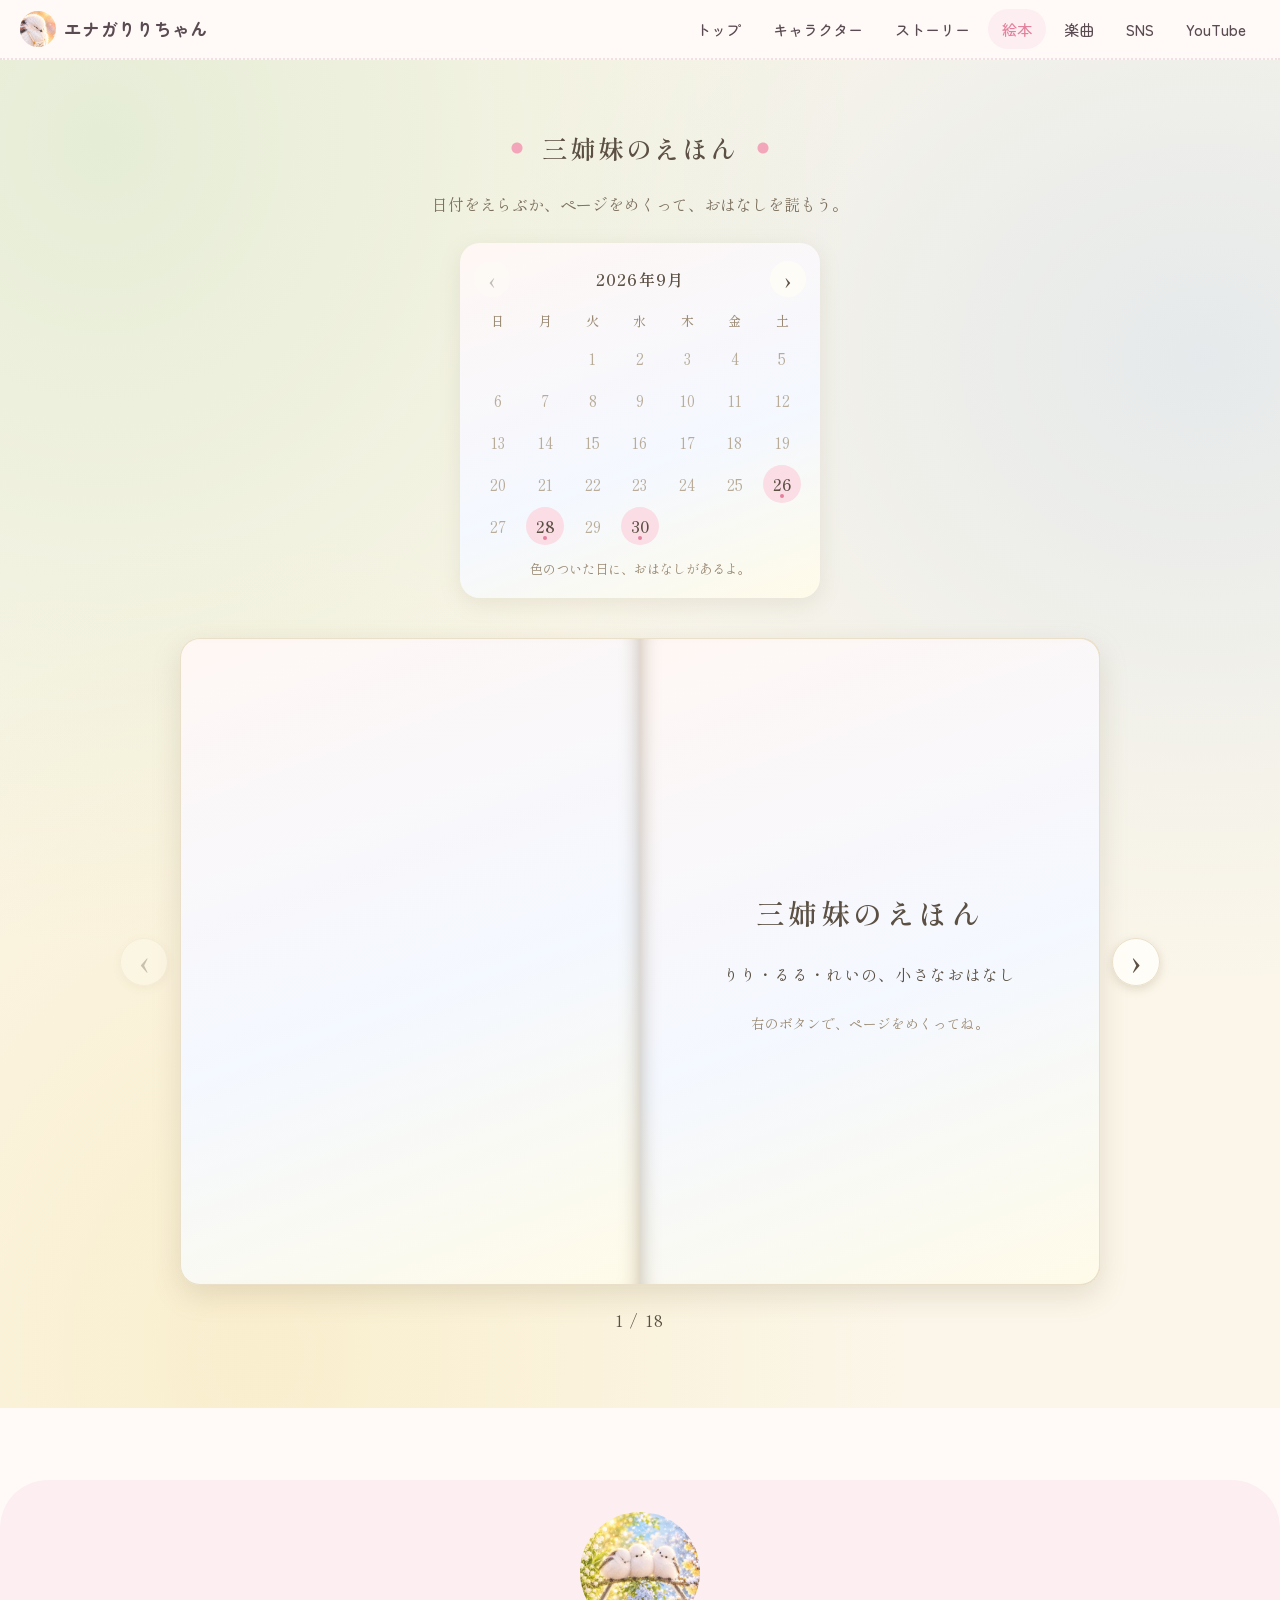
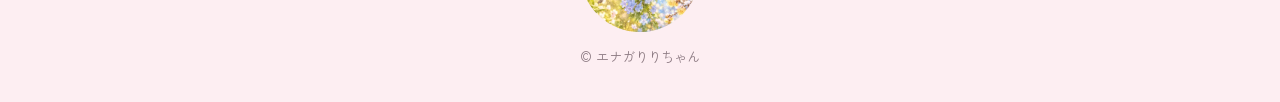
==== commit cd564e49: "Add Day 11 slides 2-3, Day 15 and Day 18 to the picture book Videos are not added (site weight); mus" ====
--- a/ehon.html
+++ b/ehon.html
@@ -164,11 +164,43 @@
               </picture>
             </div>
             <div class="ehon-story">
-              <p class="ehon-date">10月3日（土）　Day 11</p>
+              <p class="ehon-date">10月3日（土）　Day 11　1 / 3</p>
               <h2 class="ehon-title">落ち葉のおふとん</h2>
               <div class="ehon-text">
                 <p class="ehon-last">るるが落ち葉で、<br>りりのおふとんをつくったおはなし。</p>
                 <p class="ehon-en" lang="en">Ruru made a blanket of fallen leaves for Riri.</p>
+              </div>
+            </div>
+          </section>
+
+          <section class="ehon-spread" id="day-011-2" data-day="2026-10-03" aria-label="落ち葉のおふとん 2/3">
+            <div class="ehon-art">
+              <picture>
+                <source srcset="images/ehon/day-011-2.webp" type="image/webp">
+                <img class="ehon-image" src="images/ehon/day-011-2.jpg" alt="紅葉の落ち葉の上で、眠っているりりちゃんに、赤や黄色の葉をそっとかけてあげるるるちゃん" width="800" height="1000" decoding="async">
+              </picture>
+            </div>
+            <div class="ehon-story">
+              <p class="ehon-date">10月3日（土）　Day 11　2 / 3</p>
+              <h2 class="ehon-title">落ち葉のおふとん</h2>
+              <div class="ehon-text">
+                <p class="ehon-last">落ち葉を、そっとかけてあげて。</p>
+              </div>
+            </div>
+          </section>
+
+          <section class="ehon-spread" id="day-011-3" data-day="2026-10-03" aria-label="落ち葉のおふとん 3/3">
+            <div class="ehon-art">
+              <picture>
+                <source srcset="images/ehon/day-011-3.webp" type="image/webp">
+                <img class="ehon-image" src="images/ehon/day-011-3.jpg" alt="夕やけの森で、落ち葉のおふとんにくるまって気持ちよさそうに眠るりりちゃんと、そばでうれしそうなるるちゃん" width="800" height="1000" decoding="async">
+              </picture>
+            </div>
+            <div class="ehon-story">
+              <p class="ehon-date">10月3日（土）　Day 11　3 / 3</p>
+              <h2 class="ehon-title">落ち葉のおふとん</h2>
+              <div class="ehon-text">
+                <p class="ehon-last">ほかほか、あったかい。<br>おやすみなさい。</p>
               </div>
             </div>
           </section>
@@ -187,6 +219,56 @@
                 <p class="ehon-last">むにゃ…<br>葉っぱが子守唄をうたってる。</p>
                 <p class="ehon-en" lang="en">Mmm… the leaves are singing a lullaby.</p>
                 <p>— りり</p>
+              </div>
+            </div>
+          </section>
+
+          <section class="ehon-spread" id="day-015" data-date="2026-10-07" aria-label="10月7日 自作曲×眠るりりちゃん">
+            <div class="ehon-art">
+              <picture>
+                <source srcset="images/ehon/day-015.webp" type="image/webp">
+                <img class="ehon-image" src="images/ehon/day-015.jpg" alt="満月の夜、枝の上でぴったりよりそって眠るりりちゃんとるるちゃん。ふたりはスズランとルリマツリの花のポシェットをさげている" width="640" height="1138" decoding="async">
+              </picture>
+            </div>
+            <div class="ehon-story">
+              <p class="ehon-date">10月7日（水）　Day 15</p>
+              <h2 class="ehon-title">自作曲×眠るりりちゃん</h2>
+              <div class="ehon-text">
+                <p class="ehon-last">目をとじてね。<br>りりはもうとじてるよ。🎵</p>
+                <p class="ehon-en" lang="en">Close your eyes. Riri already did.</p>
+              </div>
+            </div>
+          </section>
+
+          <section class="ehon-spread" id="day-018" data-date="2026-10-10" aria-label="10月10日 どんぐりのおくりもの">
+            <div class="ehon-art">
+              <picture>
+                <source srcset="images/ehon/day-018-1.webp" type="image/webp">
+                <img class="ehon-image" src="images/ehon/day-018-1.jpg" alt="紅葉の森の落ち葉の上に転がるどんぐり。遠くの枝の上では、りりちゃんが眠っている" width="800" height="1000" decoding="async">
+              </picture>
+            </div>
+            <div class="ehon-story">
+              <p class="ehon-date">10月10日（土）　Day 18</p>
+              <h2 class="ehon-title">どんぐりのおくりもの</h2>
+              <div class="ehon-text">
+                <p class="ehon-last">どんぐりがころころ。<br>森からのおくりもの？</p>
+                <p class="ehon-en" lang="en">An acorn rolled to Riri's side. A gift from the forest?</p>
+              </div>
+            </div>
+          </section>
+
+          <section class="ehon-spread" id="day-018-2" data-day="2026-10-10" aria-label="どんぐりのおくりもの つづき">
+            <div class="ehon-art">
+              <picture>
+                <source srcset="images/ehon/day-018-2.webp" type="image/webp">
+                <img class="ehon-image" src="images/ehon/day-018-2.jpg" alt="苔むした枝の上で、どんぐりをじっと見つめるるるちゃんと、そばで眠るりりちゃん" width="800" height="1000" decoding="async">
+              </picture>
+            </div>
+            <div class="ehon-story">
+              <p class="ehon-date">10月10日（土）　Day 18　つづき</p>
+              <h2 class="ehon-title">どんぐりのおくりもの</h2>
+              <div class="ehon-text">
+                <p class="ehon-last">なんだろう？<br>るるは、どんぐりを見つめています。</p>
               </div>
             </div>
           </section>
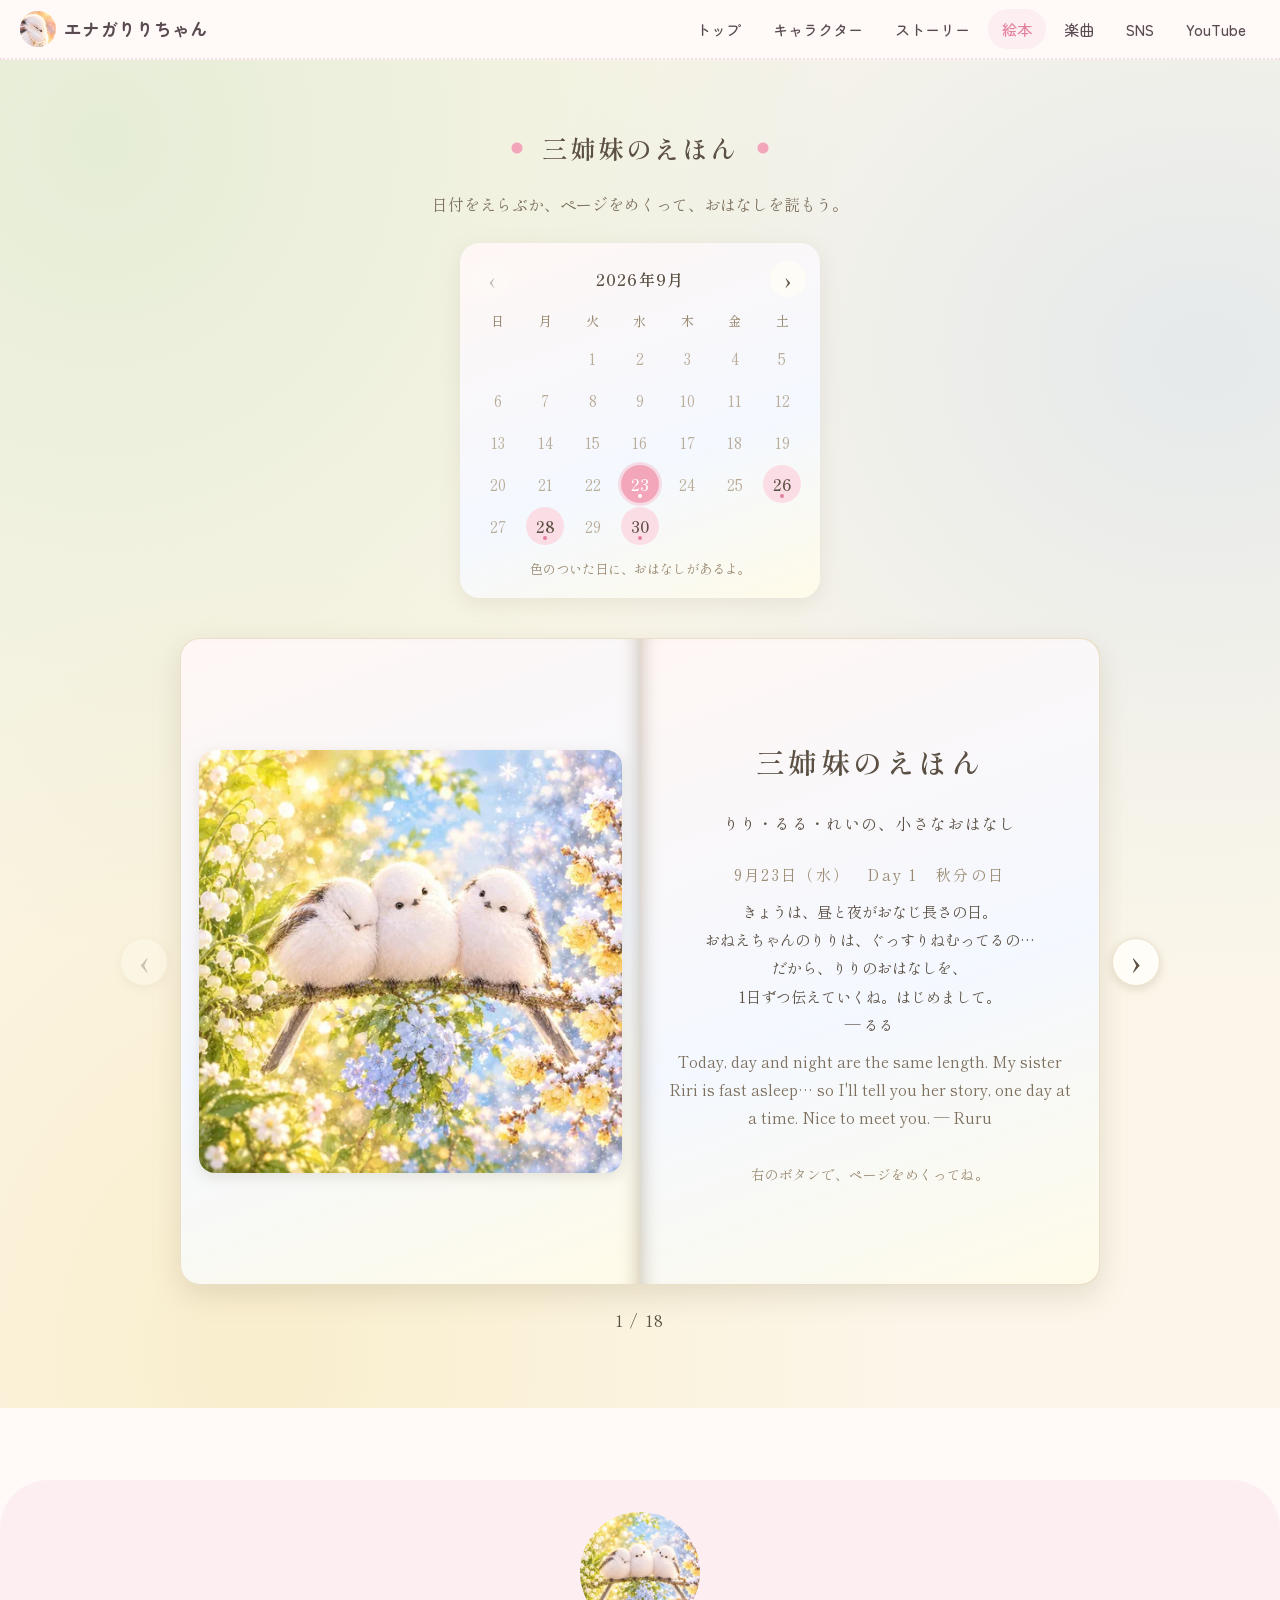
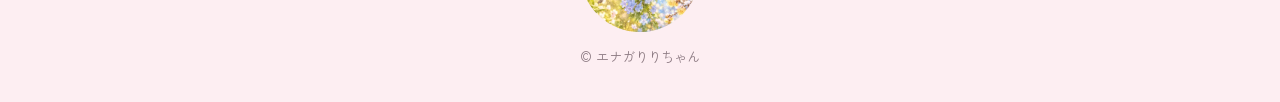
==== commit 8a4c5a76: "Make the book cover the Sept 23 (Day 1) post - Cover is linked to 9/23 in the calendar and shows the" ====
--- a/ehon.html
+++ b/ehon.html
@@ -57,7 +57,7 @@
 
         <div class="ehon-source">
           <!-- 表紙 -->
-          <section class="ehon-spread" id="cover" aria-label="表紙">
+          <section class="ehon-spread" id="cover" data-date="2026-09-23" aria-label="表紙 9月23日 はじめまして">
             <div class="ehon-art">
               <picture>
                 <source srcset="images/ehon/cover.webp" type="image/webp">
@@ -67,6 +67,11 @@
             <div class="ehon-story ehon-story--center">
               <p class="ehon-cover-title">三姉妹のえほん</p>
               <p class="ehon-cover-sub">りり・るる・れいの、小さなおはなし</p>
+              <p class="ehon-date ehon-cover-date">9月23日（水）　Day 1　秋分の日</p>
+              <div class="ehon-text ehon-cover-text">
+                <p>きょうは、昼と夜がおなじ長さの日。<br>おねえちゃんのりりは、ぐっすりねむってるの…<br>だから、りりのおはなしを、<br>1日ずつ伝えていくね。はじめまして。<br>— るる</p>
+                <p class="ehon-en" lang="en">Today, day and night are the same length. My sister Riri is fast asleep… so I'll tell you her story, one day at a time. Nice to meet you. — Ruru</p>
+              </div>
               <p class="ehon-hint">右のボタンで、ページをめくってね。</p>
             </div>
           </section>
--- a/style.css
+++ b/style.css
@@ -1580,3 +1580,13 @@
   line-height: 1.7;
   color: #7d705e;
 }
+
+.ehon-cover-date {
+  margin: 22px 0 8px;
+}
+
+.ehon-cover-text p {
+  margin: 0 0 0.6em;
+  font-size: 0.95rem;
+  line-height: 1.85;
+}
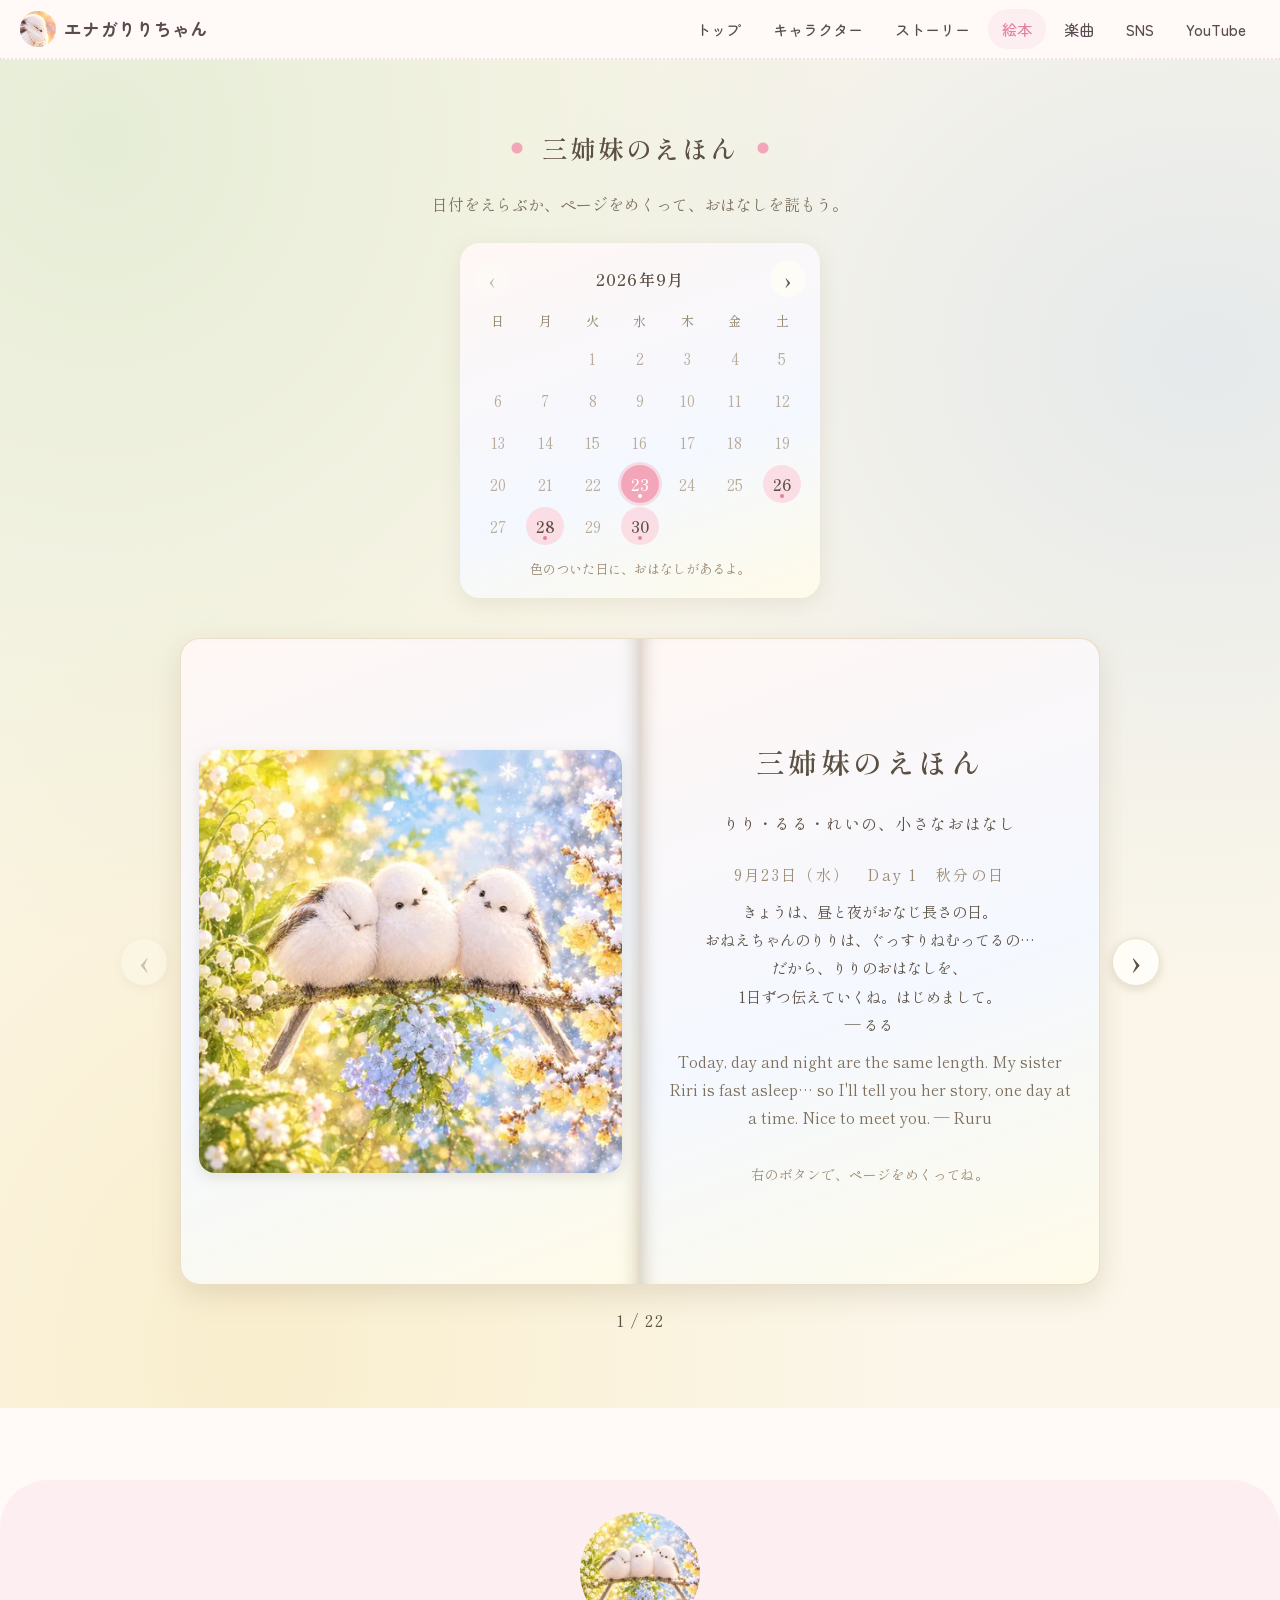
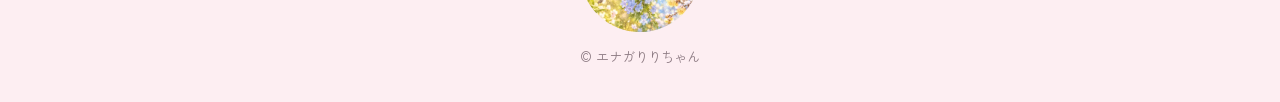
==== commit e84055b6: "Add Day 25, 27, 29 and 34 to the picture book - Day 25 and Day 29 use still frames taken from the po" ====
--- a/ehon.html
+++ b/ehon.html
@@ -144,7 +144,7 @@
             </div>
           </section>
 
-          <section class="ehon-spread" id="day-008" data-date="2026-09-30" aria-label="9月30日 自作曲×眠るりりちゃん">
+          <section class="ehon-spread" id="day-008" data-date="2026-09-30" aria-label="9月30日 夕やけの、静かな眠り">
             <div class="ehon-art">
               <picture>
                 <source srcset="images/ehon/day-008.webp" type="image/webp">
@@ -153,10 +153,11 @@
             </div>
             <div class="ehon-story">
               <p class="ehon-date">9月30日（水）　Day 8</p>
-              <h2 class="ehon-title">自作曲×眠るりりちゃん</h2>
+              <h2 class="ehon-title">夕やけの、静かな眠り</h2>
               <div class="ehon-text">
                 <p class="ehon-last">秋の、ねむたい夜のための音楽。<br>🎵</p>
                 <p class="ehon-en" lang="en">Music for sleepy autumn evenings.</p>
+                <p class="ehon-en">♪ 陽だまり - 静かな眠り (Quiet Sleep)</p>
               </div>
             </div>
           </section>
@@ -228,7 +229,7 @@
             </div>
           </section>
 
-          <section class="ehon-spread" id="day-015" data-date="2026-10-07" aria-label="10月7日 自作曲×眠るりりちゃん">
+          <section class="ehon-spread" id="day-015" data-date="2026-10-07" aria-label="10月7日 月あかりの、静かな眠り">
             <div class="ehon-art">
               <picture>
                 <source srcset="images/ehon/day-015.webp" type="image/webp">
@@ -237,10 +238,11 @@
             </div>
             <div class="ehon-story">
               <p class="ehon-date">10月7日（水）　Day 15</p>
-              <h2 class="ehon-title">自作曲×眠るりりちゃん</h2>
+              <h2 class="ehon-title">月あかりの、静かな眠り</h2>
               <div class="ehon-text">
                 <p class="ehon-last">目をとじてね。<br>りりはもうとじてるよ。🎵</p>
                 <p class="ehon-en" lang="en">Close your eyes. Riri already did.</p>
+                <p class="ehon-en">♪ 陽だまり - 静かな眠り (Quiet Sleep)</p>
               </div>
             </div>
           </section>
@@ -274,6 +276,78 @@
               <h2 class="ehon-title">どんぐりのおくりもの</h2>
               <div class="ehon-text">
                 <p class="ehon-last">なんだろう？<br>るるは、どんぐりを見つめています。</p>
+              </div>
+            </div>
+          </section>
+
+          <section class="ehon-spread" id="day-025" data-date="2026-10-17" aria-label="10月17日 りりの寝言日記">
+            <div class="ehon-art">
+              <picture>
+                <source srcset="images/ehon/day-025.webp" type="image/webp">
+                <img class="ehon-image" src="images/ehon/day-025.jpg" alt="満月の夜、紅葉の枝の上で眠るりりちゃんと、そのそばで開いたノートとえんぴつを前にしているるるちゃん。星や月、音符がきらきらと舞っている" width="800" height="1000" decoding="async">
+              </picture>
+            </div>
+            <div class="ehon-story">
+              <p class="ehon-date">10月17日（土）　Day 25</p>
+              <h2 class="ehon-title">りりの寝言日記</h2>
+              <div class="ehon-text">
+                <p class="ehon-last">るるが、りりの寝言を<br>ぜんぶメモしたおはなし。</p>
+                <p class="ehon-en" lang="en">Ruru wrote down everything Riri said in her sleep.</p>
+                <p class="ehon-en">♪ 陽だまり</p>
+              </div>
+            </div>
+          </section>
+
+          <section class="ehon-spread" id="sleeptalk-027" data-date="2026-10-19" aria-label="10月19日 寝言カード Day 27">
+            <div class="ehon-art">
+              <picture>
+                <source srcset="images/ehon/day-027.webp" type="image/webp">
+                <img class="ehon-image" src="images/ehon/day-027.jpg" alt="満月の夜、紅葉の枝でスズランのそばに眠るりりちゃん。月から光のすじがきらきらと流れてくる。「ねてないよ。お月さまの声をきいてるの。」" width="800" height="1000" decoding="async">
+              </picture>
+            </div>
+            <div class="ehon-story">
+              <p class="ehon-date">10月19日（月）　Day 27</p>
+              <h2 class="ehon-title">寝言カード　Day 27</h2>
+              <div class="ehon-text">
+                <p class="ehon-last">ねてないよ。<br>お月さまの声をきいてるの。</p>
+                <p class="ehon-en" lang="en">I'm not sleeping. I'm listening to the moon.</p>
+                <p>— りり</p>
+              </div>
+            </div>
+          </section>
+
+          <section class="ehon-spread" id="day-029" data-date="2026-10-21" aria-label="10月21日 湖のほとりの、静かな眠り">
+            <div class="ehon-art">
+              <picture>
+                <source srcset="images/ehon/day-029.webp" type="image/webp">
+                <img class="ehon-image" src="images/ehon/day-029.jpg" alt="朝の光がさす湖のほとりの紅葉の枝で、ぴったりよりそって眠るりりちゃんとるるちゃん。ふたりはスズランとルリマツリの花のポシェットをさげている" width="640" height="1138" decoding="async">
+              </picture>
+            </div>
+            <div class="ehon-story">
+              <p class="ehon-date">10月21日（水）　Day 29</p>
+              <h2 class="ehon-title">湖のほとりの、静かな眠り</h2>
+              <div class="ehon-text">
+                <p class="ehon-last">いっしょに、ゆっくり息をしよう。<br>🎵</p>
+                <p class="ehon-en" lang="en">Breathe slowly with us.</p>
+                <p class="ehon-en">♪ 陽だまり</p>
+              </div>
+            </div>
+          </section>
+
+          <section class="ehon-spread" id="sleeptalk-034" data-date="2026-10-26" aria-label="10月26日 寝言カード Day 34">
+            <div class="ehon-art">
+              <picture>
+                <source srcset="images/ehon/day-034.webp" type="image/webp">
+                <img class="ehon-image" src="images/ehon/day-034.jpg" alt="夕やけの紅葉の枝で、どんぐりのカップのあたたかいお茶のそばで眠るりりちゃん。「あったかいお茶…やさしい風…すやぁ。」" width="800" height="1000" decoding="async">
+              </picture>
+            </div>
+            <div class="ehon-story">
+              <p class="ehon-date">10月26日（月）　Day 34</p>
+              <h2 class="ehon-title">寝言カード　Day 34</h2>
+              <div class="ehon-text">
+                <p class="ehon-last">あったかいお茶…<br>やさしい風…<br>すやぁ。</p>
+                <p class="ehon-en" lang="en">Warm tea… soft wind… zzz.</p>
+                <p>— りり</p>
               </div>
             </div>
           </section>
--- a/style.css
+++ b/style.css
@@ -323,6 +323,7 @@
 .track--ruru     { --c: var(--ruru); --c-bg: var(--ruru-bg); }
 .track--together { --c: var(--pink); --c-bg: var(--bg-soft); }
 .track--birdsong { --c: var(--rei); --c-bg: var(--rei-bg); }
+.track--hidamari { --c: #f6c99a; --c-bg: #fff4e8; }
 
 .track-tag {
   display: inline-block;
@@ -595,6 +596,48 @@
   width: 100%;
   height: 100%;
   border: 0;
+}
+
+.yt-video-title {
+  margin: 32px 0 12px;
+  text-align: center;
+  font-size: 1.05rem;
+}
+
+.yt-video-sub {
+  font-size: 0.85em;
+  font-weight: 400;
+  color: var(--pink-deep);
+}
+
+.yt-short {
+  position: relative;
+  max-width: 315px;
+  margin: 0 auto;
+  aspect-ratio: 9 / 16;
+  overflow: hidden;
+  background: var(--bg-soft);
+  border: 3px solid var(--line);
+  border-radius: var(--radius);
+  box-shadow: var(--shadow);
+}
+
+.yt-short iframe {
+  position: absolute;
+  inset: 0;
+  width: 100%;
+  height: 100%;
+  border: 0;
+}
+
+.yt-short-link {
+  margin: 12px 0 0;
+  text-align: center;
+}
+
+.yt-short-link a {
+  font-weight: 700;
+  color: var(--pink-deep);
 }
 
 .yt-embed-fallback {
@@ -1590,3 +1633,26 @@
   font-size: 0.95rem;
   line-height: 1.85;
 }
+
+/* 配信サイトなどへのリンク */
+.track-links {
+  margin: 14px 0 0;
+}
+
+.track-link {
+  display: inline-block;
+  padding: 8px 22px;
+  font-weight: 700;
+  color: var(--white);
+  text-decoration: none;
+  background: var(--pink-deep);
+  border-radius: 999px;
+  box-shadow: var(--shadow);
+  transition: transform 0.2s, background 0.2s;
+}
+
+.track-link:hover,
+.track-link:focus-visible {
+  transform: translateY(-2px);
+  background: #d86e8b;
+}
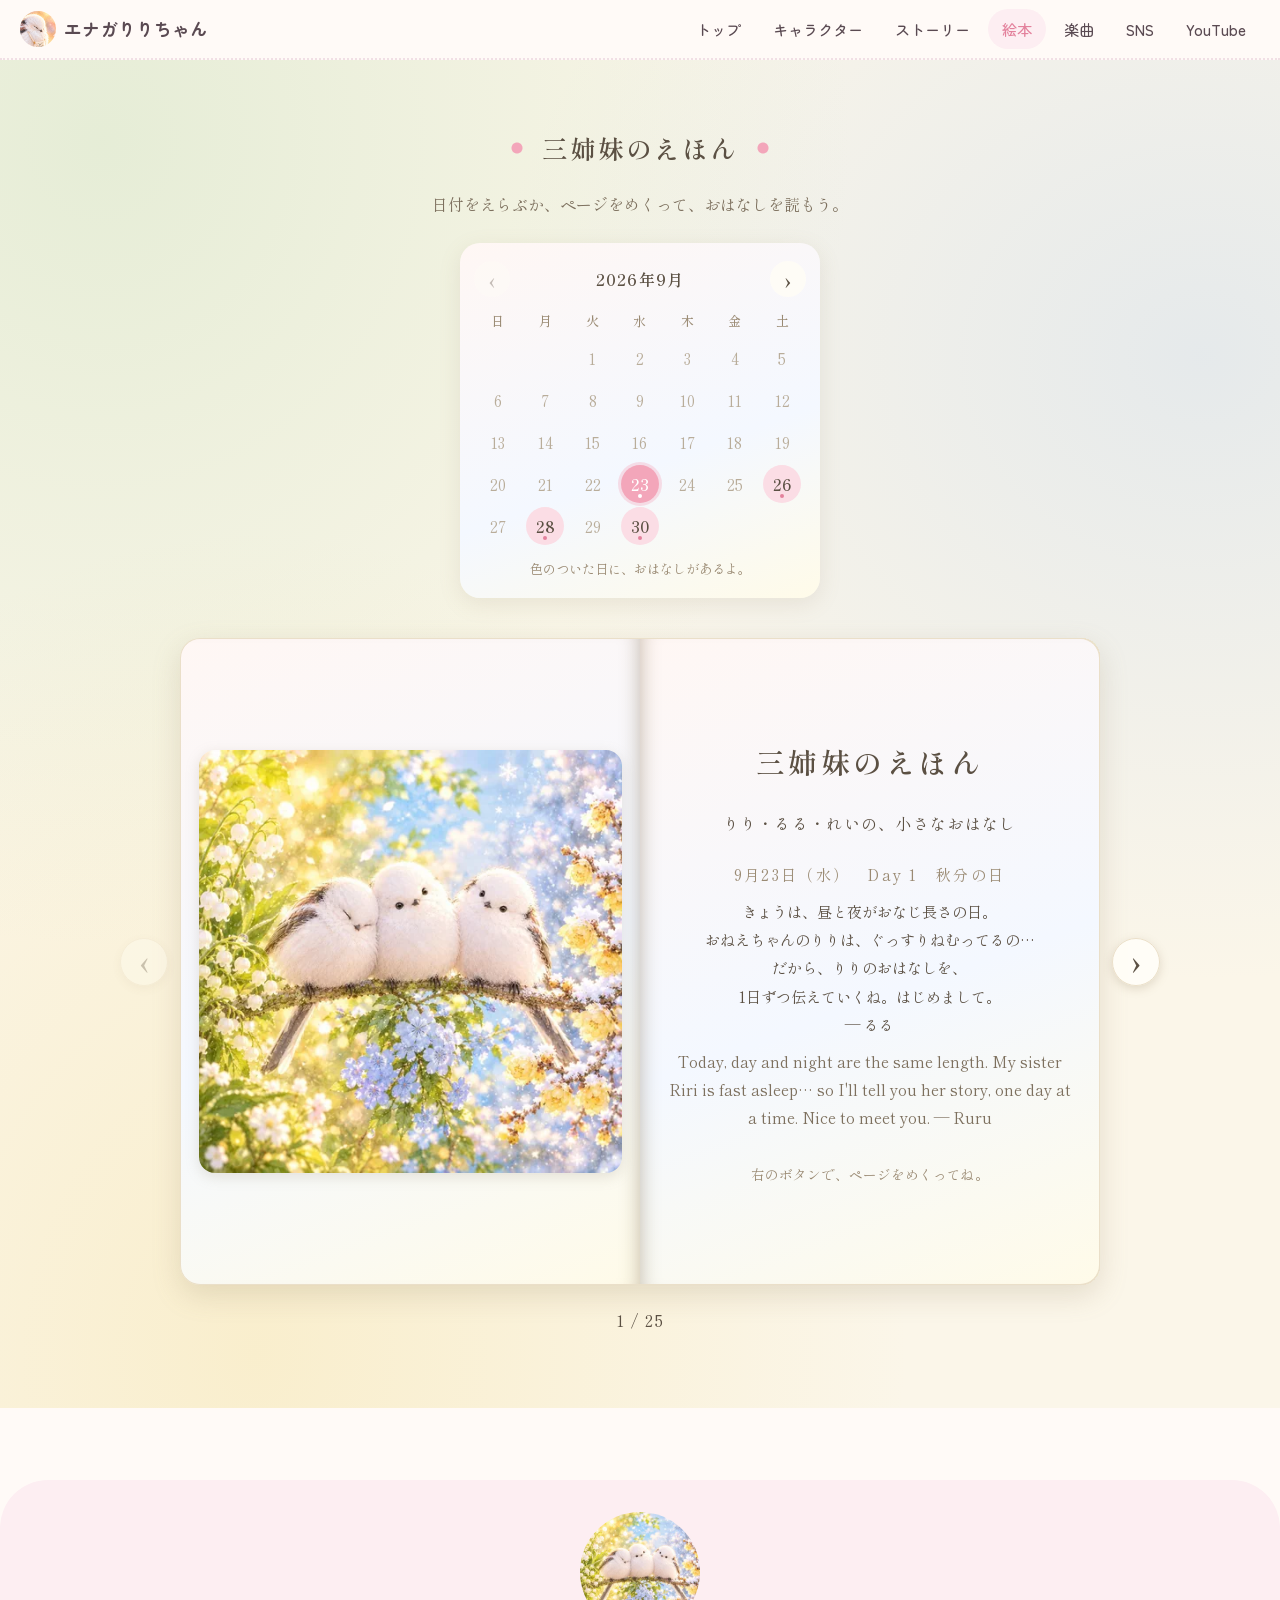
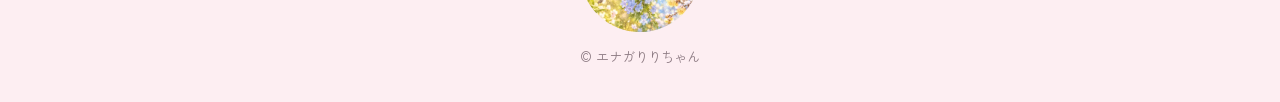
==== commit 80c28f1d: "Add Day 20, 22 and 32 to the picture book Day 22 and Day 32 use still frames from the posted videos." ====
--- a/ehon.html
+++ b/ehon.html
@@ -280,6 +280,42 @@
             </div>
           </section>
 
+          <section class="ehon-spread" id="sleeptalk-020" data-date="2026-10-12" aria-label="10月12日 寝言カード Day 20">
+            <div class="ehon-art">
+              <picture>
+                <source srcset="images/ehon/day-020.webp" type="image/webp">
+                <img class="ehon-image" src="images/ehon/day-020.jpg" alt="紅葉の木の上の、落ち葉と苔のベッドで眠るりりちゃん。そばでどんぐりの目ざまし時計が鳴っている。「あと5分…ううん、あと5日…。」" width="800" height="1000" decoding="async">
+              </picture>
+            </div>
+            <div class="ehon-story">
+              <p class="ehon-date">10月12日（月）　Day 20</p>
+              <h2 class="ehon-title">寝言カード　Day 20</h2>
+              <div class="ehon-text">
+                <p class="ehon-last">あと5分…<br>ううん、あと5日…。</p>
+                <p class="ehon-en" lang="en">Five more minutes… no, five more days.</p>
+                <p>— りり</p>
+              </div>
+            </div>
+          </section>
+
+          <section class="ehon-spread" id="day-022" data-date="2026-10-14" aria-label="10月14日 星のでるころの、静かな眠り">
+            <div class="ehon-art">
+              <picture>
+                <source srcset="images/ehon/day-022.webp" type="image/webp">
+                <img class="ehon-image" src="images/ehon/day-022.jpg" alt="星がまたたきはじめる夕ぐれ、紅葉の枝によりそって眠るりりちゃんとるるちゃん。ふたりはポシェットをさげ、音符がふわりと舞っている" width="640" height="1138" decoding="async">
+              </picture>
+            </div>
+            <div class="ehon-story">
+              <p class="ehon-date">10月14日（水）　Day 22</p>
+              <h2 class="ehon-title">星のでるころの、静かな眠り</h2>
+              <div class="ehon-text">
+                <p class="ehon-last">りりがゆめをみているあいだの、<br>ちいさな子守唄。🎵</p>
+                <p class="ehon-en" lang="en">A little lullaby while she dreams.</p>
+                <p class="ehon-en">♪ 陽だまり</p>
+              </div>
+            </div>
+          </section>
+
           <section class="ehon-spread" id="day-025" data-date="2026-10-17" aria-label="10月17日 りりの寝言日記">
             <div class="ehon-art">
               <picture>
@@ -329,6 +365,24 @@
               <div class="ehon-text">
                 <p class="ehon-last">いっしょに、ゆっくり息をしよう。<br>🎵</p>
                 <p class="ehon-en" lang="en">Breathe slowly with us.</p>
+                <p class="ehon-en">♪ 陽だまり</p>
+              </div>
+            </div>
+          </section>
+
+          <section class="ehon-spread" id="day-032" data-date="2026-10-24" aria-label="10月24日 秋風のてがみ">
+            <div class="ehon-art">
+              <picture>
+                <source srcset="images/ehon/day-032.webp" type="image/webp">
+                <img class="ehon-image" src="images/ehon/day-032.jpg" alt="紅葉が舞う秋の森で、眠るりりちゃんとるるちゃん。秋風にのって届いたてがみが、ふたりのそばの枝の上におかれている" width="800" height="1000" decoding="async">
+              </picture>
+            </div>
+            <div class="ehon-story">
+              <p class="ehon-date">10月24日（土）　Day 32</p>
+              <h2 class="ehon-title">秋風のてがみ</h2>
+              <div class="ehon-text">
+                <p class="ehon-last">秋風がてがみをはこんできたよ。<br>だれから？</p>
+                <p class="ehon-en" lang="en">The autumn wind brought a letter. Who is it from?</p>
                 <p class="ehon-en">♪ 陽だまり</p>
               </div>
             </div>
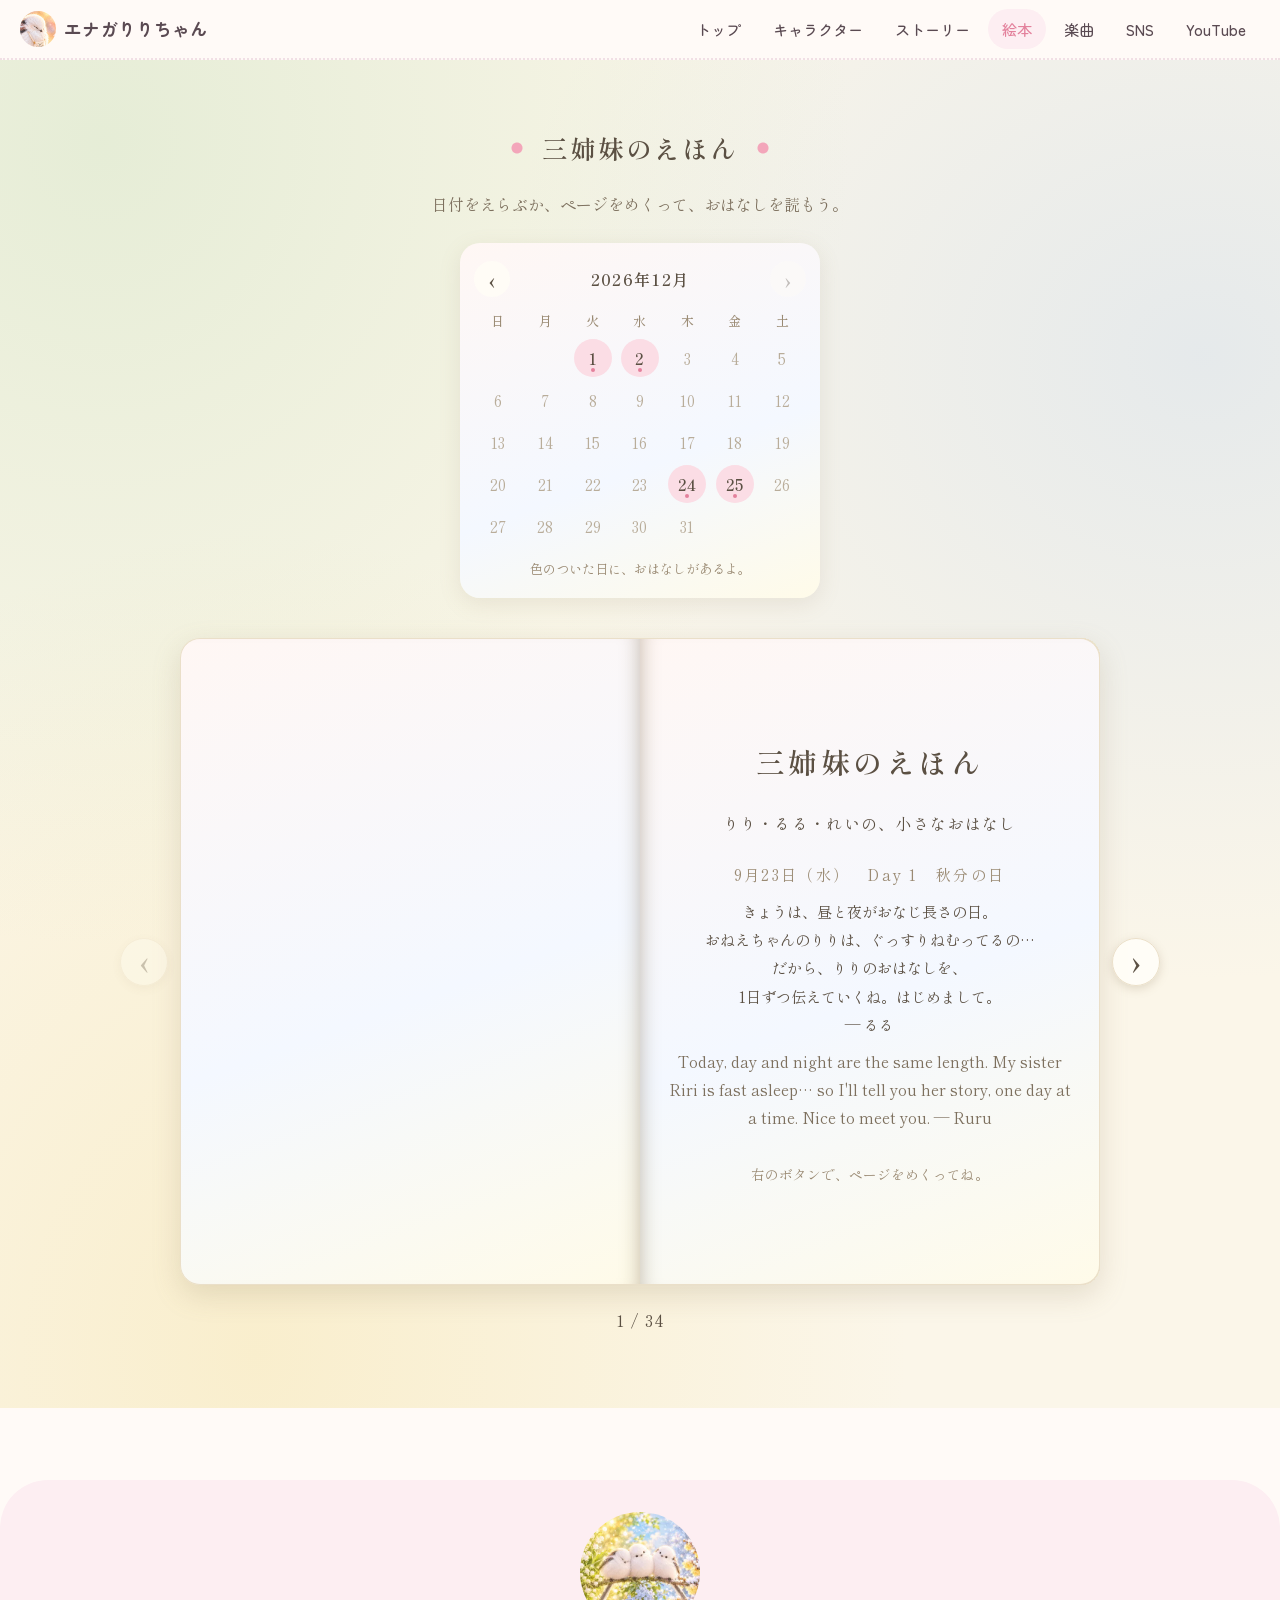
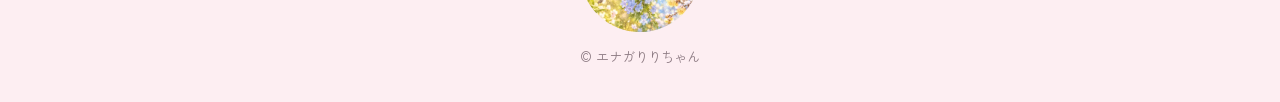
==== commit ac4a73ab: "絵本に10月28日〜11月16日の9日分を追加し、最初のカレンダーを今の月にする - Day 36〜55（10/28, 10/31, 11/2, 11/4, 11/7, 11/9, 11/11, 11" ====
--- a/ehon.html
+++ b/ehon.html
@@ -15,7 +15,7 @@
   <link rel="preconnect" href="https://fonts.googleapis.com">
   <link rel="preconnect" href="https://fonts.gstatic.com" crossorigin>
   <link href="https://fonts.googleapis.com/css2?family=Shippori+Mincho:wght@400;500;600&family=Zen+Maru+Gothic:wght@400;500;700&display=swap" rel="stylesheet">
-  <link rel="stylesheet" href="style.css">
+  <link rel="stylesheet" href="style.css?v=20261104">
   <script>document.documentElement.classList.add("js");</script>
 </head>
 <body>
@@ -406,6 +406,167 @@
             </div>
           </section>
 
+          <section class="ehon-spread" id="day-036" data-date="2026-10-28" aria-label="10月28日 くるまって、静かな眠り">
+            <div class="ehon-art">
+              <picture>
+                <source srcset="images/ehon/day-036.webp" type="image/webp">
+                <img class="ehon-image" src="images/ehon/day-036.jpg" alt="夕やけの湖と紅葉の森を背に、あたたかい白いマフラーにくるまってよりそうりりちゃんとるるちゃん。スズランとルリマツリの花、紅葉が枝をいろどっている" width="800" height="1000" decoding="async">
+              </picture>
+            </div>
+            <div class="ehon-story">
+              <p class="ehon-date">10月28日（水）　Day 36</p>
+              <h2 class="ehon-title">くるまって、静かな眠り</h2>
+              <div class="ehon-text">
+                <p class="ehon-last">すこしのあいだ、<br>この曲にくるまってね。🎵</p>
+                <p class="ehon-en" lang="en">Let this song hold you for a moment.</p>
+                <p class="ehon-en">♪ 陽だまり</p>
+              </div>
+            </div>
+          </section>
+
+          <section class="ehon-spread" id="day-039" data-date="2026-10-31" aria-label="10月31日 トリック・オア・トリート？">
+            <div class="ehon-art">
+              <picture>
+                <source srcset="images/ehon/day-039.webp" type="image/webp">
+                <img class="ehon-image" src="images/ehon/day-039.jpg" alt="ハロウィンの夜、満月とランタンの下で、くり抜いたかぼちゃのベッドで眠るりりちゃんと、お菓子の入ったポシェットをさげてそばに座るるるちゃん。ジャック・オ・ランタンやキャンディが並んでいる" width="800" height="1000" decoding="async">
+              </picture>
+            </div>
+            <div class="ehon-story">
+              <p class="ehon-date">10月31日（土）　Day 39</p>
+              <h2 class="ehon-title">トリック・オア・トリート？</h2>
+              <div class="ehon-text">
+                <p class="ehon-last">りりは、ねむくて<br>いたずらできないって。— るる</p>
+                <p class="ehon-en" lang="en">Trick or treat? Riri is too sleepy for tricks. — Ruru</p>
+              </div>
+            </div>
+          </section>
+
+          <section class="ehon-spread" id="sleeptalk-041" data-date="2026-11-02" aria-label="11月2日 寝言カード　Day 41">
+            <div class="ehon-art">
+              <picture>
+                <source srcset="images/ehon/day-041.webp" type="image/webp">
+                <img class="ehon-image" src="images/ehon/day-041.jpg" alt="月夜の紅葉の枝で、スズランとルリマツリのそばに、ぴったりよりそって眠るりりちゃんとるるちゃん。「るる、そこにいる？…よかった。」" width="800" height="1000" decoding="async">
+              </picture>
+            </div>
+            <div class="ehon-story">
+              <p class="ehon-date">11月2日（月）　Day 41</p>
+              <h2 class="ehon-title">寝言カード　Day 41</h2>
+              <div class="ehon-text">
+                <p class="ehon-last">るる、そこにいる？<br>…よかった。</p>
+                <p class="ehon-en" lang="en">Ruru, are you there? …good.</p>
+                <p>— りり</p>
+              </div>
+            </div>
+          </section>
+
+          <section class="ehon-spread" id="day-043" data-date="2026-11-04" aria-label="11月4日 秋の森の、静かな眠り">
+            <div class="ehon-art">
+              <picture>
+                <source srcset="images/ehon/day-043.webp" type="image/webp">
+                <img class="ehon-image" src="images/ehon/day-043.jpg" alt="光がさしこむ黄金色の秋の森で、苔の枝によりそうりりちゃんとるるちゃん。ふたりはポシェットをさげ、まわりにはスズランとルリマツリが咲いている" width="800" height="1000" decoding="async">
+              </picture>
+            </div>
+            <div class="ehon-story">
+              <p class="ehon-date">11月4日（水）　Day 43</p>
+              <h2 class="ehon-title">秋の森の、静かな眠り</h2>
+              <div class="ehon-text">
+                <p class="ehon-last">秋の森から、<br>休むための音楽。🎵</p>
+                <p class="ehon-en" lang="en">Music for rest, from the autumn forest.</p>
+                <p class="ehon-en">♪ 陽だまり</p>
+              </div>
+            </div>
+          </section>
+
+          <section class="ehon-spread" id="day-046" data-date="2026-11-07" aria-label="11月7日 秋さいごの、青いお花">
+            <div class="ehon-art">
+              <picture>
+                <source srcset="images/ehon/day-046.webp" type="image/webp">
+                <img class="ehon-image" src="images/ehon/day-046.jpg" alt="うっすら霜のおりはじめた朝の枝の上で、よりそうりりちゃんとるるちゃん。ふたりのあいだに、ルリマツリの青い花が一輪咲いている。紅葉が風に舞っている" width="800" height="1000" decoding="async">
+              </picture>
+            </div>
+            <div class="ehon-story">
+              <p class="ehon-date">11月7日（土）　Day 46</p>
+              <h2 class="ehon-title">秋さいごの、青いお花</h2>
+              <div class="ehon-text">
+                <p class="ehon-last">秋さいごの、青いお花。</p>
+                <p class="ehon-en" lang="en">The last blue flower of autumn.</p>
+                <p class="ehon-en">♪ 陽だまり</p>
+              </div>
+            </div>
+          </section>
+
+          <section class="ehon-spread" id="sleeptalk-048" data-date="2026-11-09" aria-label="11月9日 寝言カード　Day 48">
+            <div class="ehon-art">
+              <picture>
+                <source srcset="images/ehon/day-048.webp" type="image/webp">
+                <img class="ehon-image" src="images/ehon/day-048.jpg" alt="夕やけの苔の枝で、3つのどんぐりのとなりで眠るりりちゃん。どんぐりの上には、小さな芽の夢のふきだしがうかんでいる。「どんぐりも、ゆめをみてるんだよ。」" width="800" height="1000" decoding="async">
+              </picture>
+            </div>
+            <div class="ehon-story">
+              <p class="ehon-date">11月9日（月）　Day 48</p>
+              <h2 class="ehon-title">寝言カード　Day 48</h2>
+              <div class="ehon-text">
+                <p class="ehon-last">どんぐりも、<br>ゆめをみてるんだよ。</p>
+                <p class="ehon-en" lang="en">The acorns are dreaming too.</p>
+                <p>— りり</p>
+              </div>
+            </div>
+          </section>
+
+          <section class="ehon-spread" id="day-050" data-date="2026-11-11" aria-label="11月11日 木のほらの、静かな眠り">
+            <div class="ehon-art">
+              <picture>
+                <source srcset="images/ehon/day-050.webp" type="image/webp">
+                <img class="ehon-image" src="images/ehon/day-050.jpg" alt="雨あがりの夕ぐれ、ランタンのあかりがともる木のほらの前で、ぴったりよりそうりりちゃんとるるちゃん。ふたりはポシェットをさげ、そばにスズランとルリマツリが咲いている" width="800" height="1000" decoding="async">
+              </picture>
+            </div>
+            <div class="ehon-story">
+              <p class="ehon-date">11月11日（水）　Day 50</p>
+              <h2 class="ehon-title">木のほらの、静かな眠り</h2>
+              <div class="ehon-text">
+                <p class="ehon-last">秋の、ねむたい夜のための音楽。🎵</p>
+                <p class="ehon-en" lang="en">Music for sleepy autumn evenings.</p>
+                <p class="ehon-en">♪ 陽だまり</p>
+              </div>
+            </div>
+          </section>
+
+          <section class="ehon-spread" id="day-053" data-date="2026-11-14" aria-label="11月14日 はじめての霜">
+            <div class="ehon-art">
+              <picture>
+                <source srcset="images/ehon/day-053.webp" type="image/webp">
+                <img class="ehon-image" src="images/ehon/day-053.jpg" alt="霜でうっすら白くなった朝の枝の上で、りりちゃんに霜のおりた葉っぱと苔のおふとんをそっとかけてあげるるるちゃん。朝日がのぼりかけている" width="800" height="1000" decoding="async">
+              </picture>
+            </div>
+            <div class="ehon-story">
+              <p class="ehon-date">11月14日（土）　Day 53</p>
+              <h2 class="ehon-title">はじめての霜</h2>
+              <div class="ehon-text">
+                <p class="ehon-last">はじめての霜。<br>るるがりりを、ぎゅっとくるんだよ。</p>
+                <p class="ehon-en" lang="en">The first frost. Ruru tucked Riri in tighter.</p>
+                <p class="ehon-en">♪ 陽だまり</p>
+              </div>
+            </div>
+          </section>
+
+          <section class="ehon-spread" id="sleeptalk-055" data-date="2026-11-16" aria-label="11月16日 寝言カード　Day 55">
+            <div class="ehon-art">
+              <picture>
+                <source srcset="images/ehon/day-055.webp" type="image/webp">
+                <img class="ehon-image" src="images/ehon/day-055.jpg" alt="夕日にてらされた木のまたで、落ち葉のベッドにうずまって眠るりりちゃん。そばにスズランが咲いている。「秋って、毛布のにおいがするね。」" width="800" height="1000" decoding="async">
+              </picture>
+            </div>
+            <div class="ehon-story">
+              <p class="ehon-date">11月16日（月）　Day 55</p>
+              <h2 class="ehon-title">寝言カード　Day 55</h2>
+              <div class="ehon-text">
+                <p class="ehon-last">秋って、<br>毛布のにおいがするね。</p>
+                <p class="ehon-en" lang="en">Autumn smells like a blanket.</p>
+                <p>— りり</p>
+              </div>
+            </div>
+          </section>
+
           <section class="ehon-spread" id="rara-tree-day" data-date="2026-12-01" aria-label="12月1日 ららのき">
             <div class="ehon-art">
               <picture>
@@ -551,7 +712,11 @@
         if (months.indexOf(ym) < 0) months.push(ym);
       });
       months.sort();
-      var calMonth = months[0] || null;
+      /* 最初に出すカレンダーは、いまの月（おはなしのある月のとき）。なければ最初の月 */
+      var nowDate = new Date();
+      var nowMonth = nowDate.getFullYear() + '-' + pad(nowDate.getMonth() + 1);
+      var calMonth = months.indexOf(nowMonth) >= 0 ? nowMonth : (months[0] || null);
+      var startMonthPending = months.indexOf(nowMonth) >= 0; /* 表紙のままのあいだは、いまの月を出す */
 
       function shiftMonth(delta) {
         var k = months.indexOf(calMonth) + delta;
@@ -734,7 +899,8 @@
         countEl.hidden = false;
         countEl.textContent = (idx + 1) + ' / ' + n;
         var d = dayOf(idx);
-        if (d) calMonth = d.slice(0, 7);
+        if (idx !== 0) startMonthPending = false;
+        if (d && !(startMonthPending && idx === 0)) calMonth = d.slice(0, 7);
         renderCal();
         fit();
       }
--- a/style.css
+++ b/style.css
@@ -324,6 +324,7 @@
 .track--together { --c: var(--pink); --c-bg: var(--bg-soft); }
 .track--birdsong { --c: var(--rei); --c-bg: var(--rei-bg); }
 .track--hidamari { --c: #f6c99a; --c-bg: #fff4e8; }
+.track--morinoko { --c: #b8dcc4; --c-bg: #f1f9f3; }
 
 .track-tag {
   display: inline-block;
@@ -1656,3 +1657,55 @@
   transform: translateY(-2px);
   background: #d86e8b;
 }
+
+/* 曲名リンクのリスト（陽だまり） */
+.song-list {
+  margin: 14px 0 0;
+  padding: 0;
+  list-style: none;
+  counter-reset: track;
+}
+
+.song-list li {
+  counter-increment: track;
+  padding: 6px 0;
+  border-bottom: 1px dashed var(--line);
+  font-size: 0.9rem;
+  font-weight: 700;
+  line-height: 1.5;
+}
+
+.song-list li::before {
+  content: counter(track) ". ";
+  color: var(--pink-deep);
+}
+
+.song-list a {
+  color: var(--pink-deep);
+  text-decoration: underline;
+  text-underline-offset: 3px;
+}
+
+.song-list-en {
+  display: block;
+  font-size: 0.78rem;
+  font-weight: 400;
+  color: var(--text-sub, inherit);
+}
+
+.song-list-soon {
+  display: inline-block;
+  margin-left: 6px;
+  padding: 0 7px;
+  font-size: 0.7rem;
+  line-height: 1.5;
+  font-weight: 400;
+  color: var(--pink-deep);
+  border: 1px solid var(--pink-deep);
+  border-radius: 999px;
+  white-space: nowrap;
+}
+
+.song-list li.is-soon {
+  color: #8a7a78;
+}
